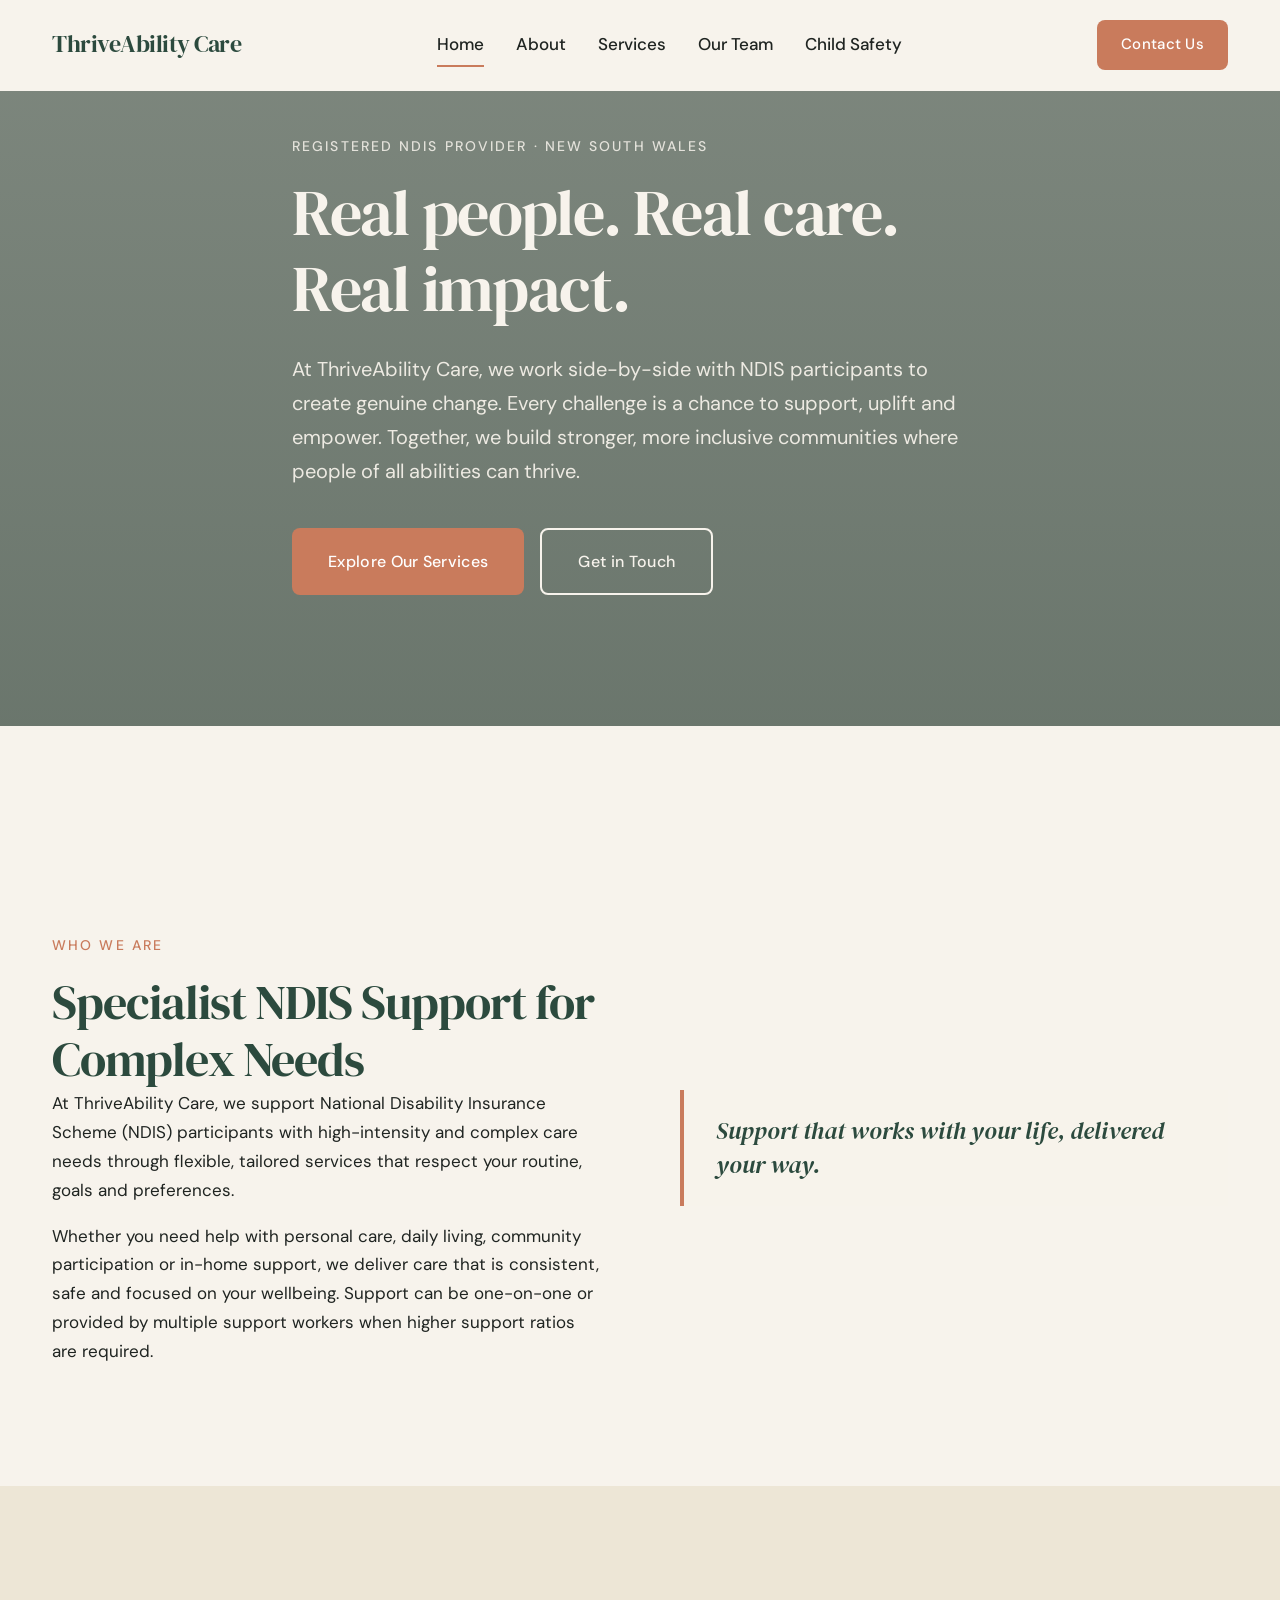
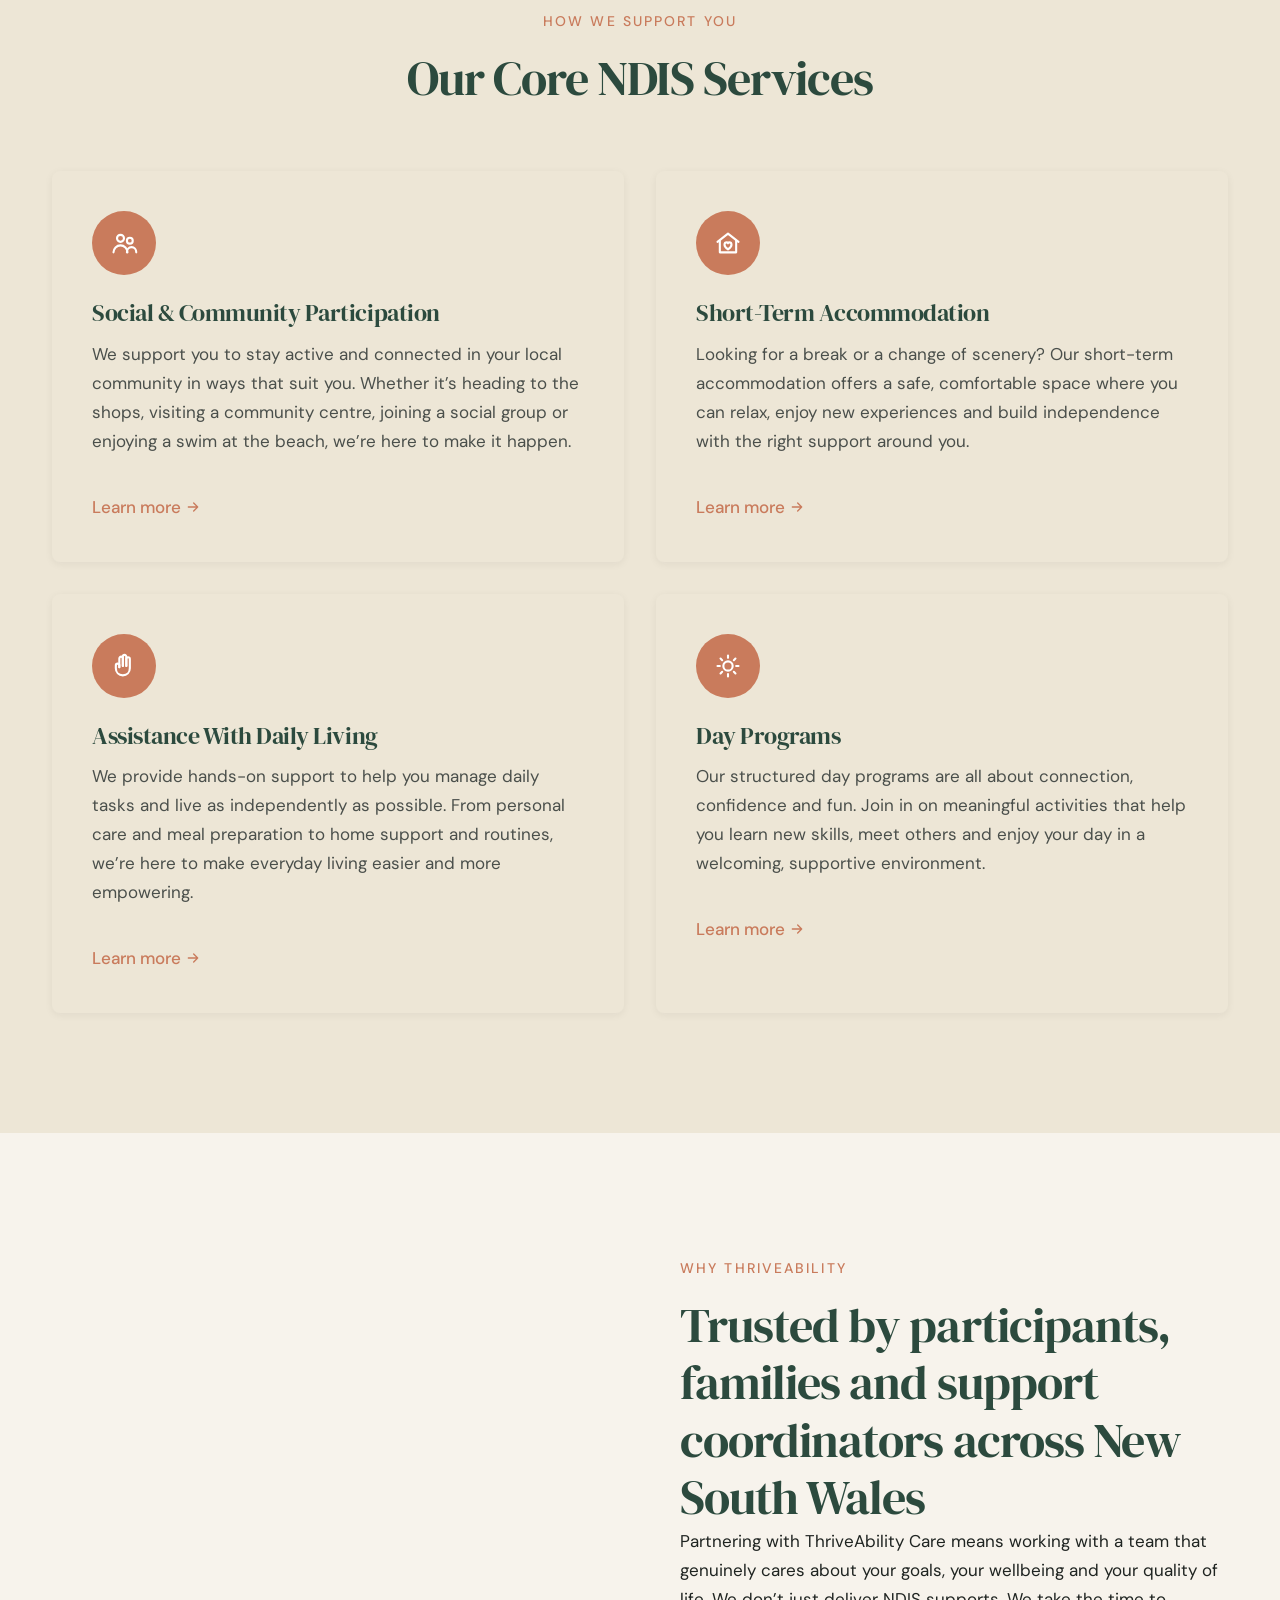
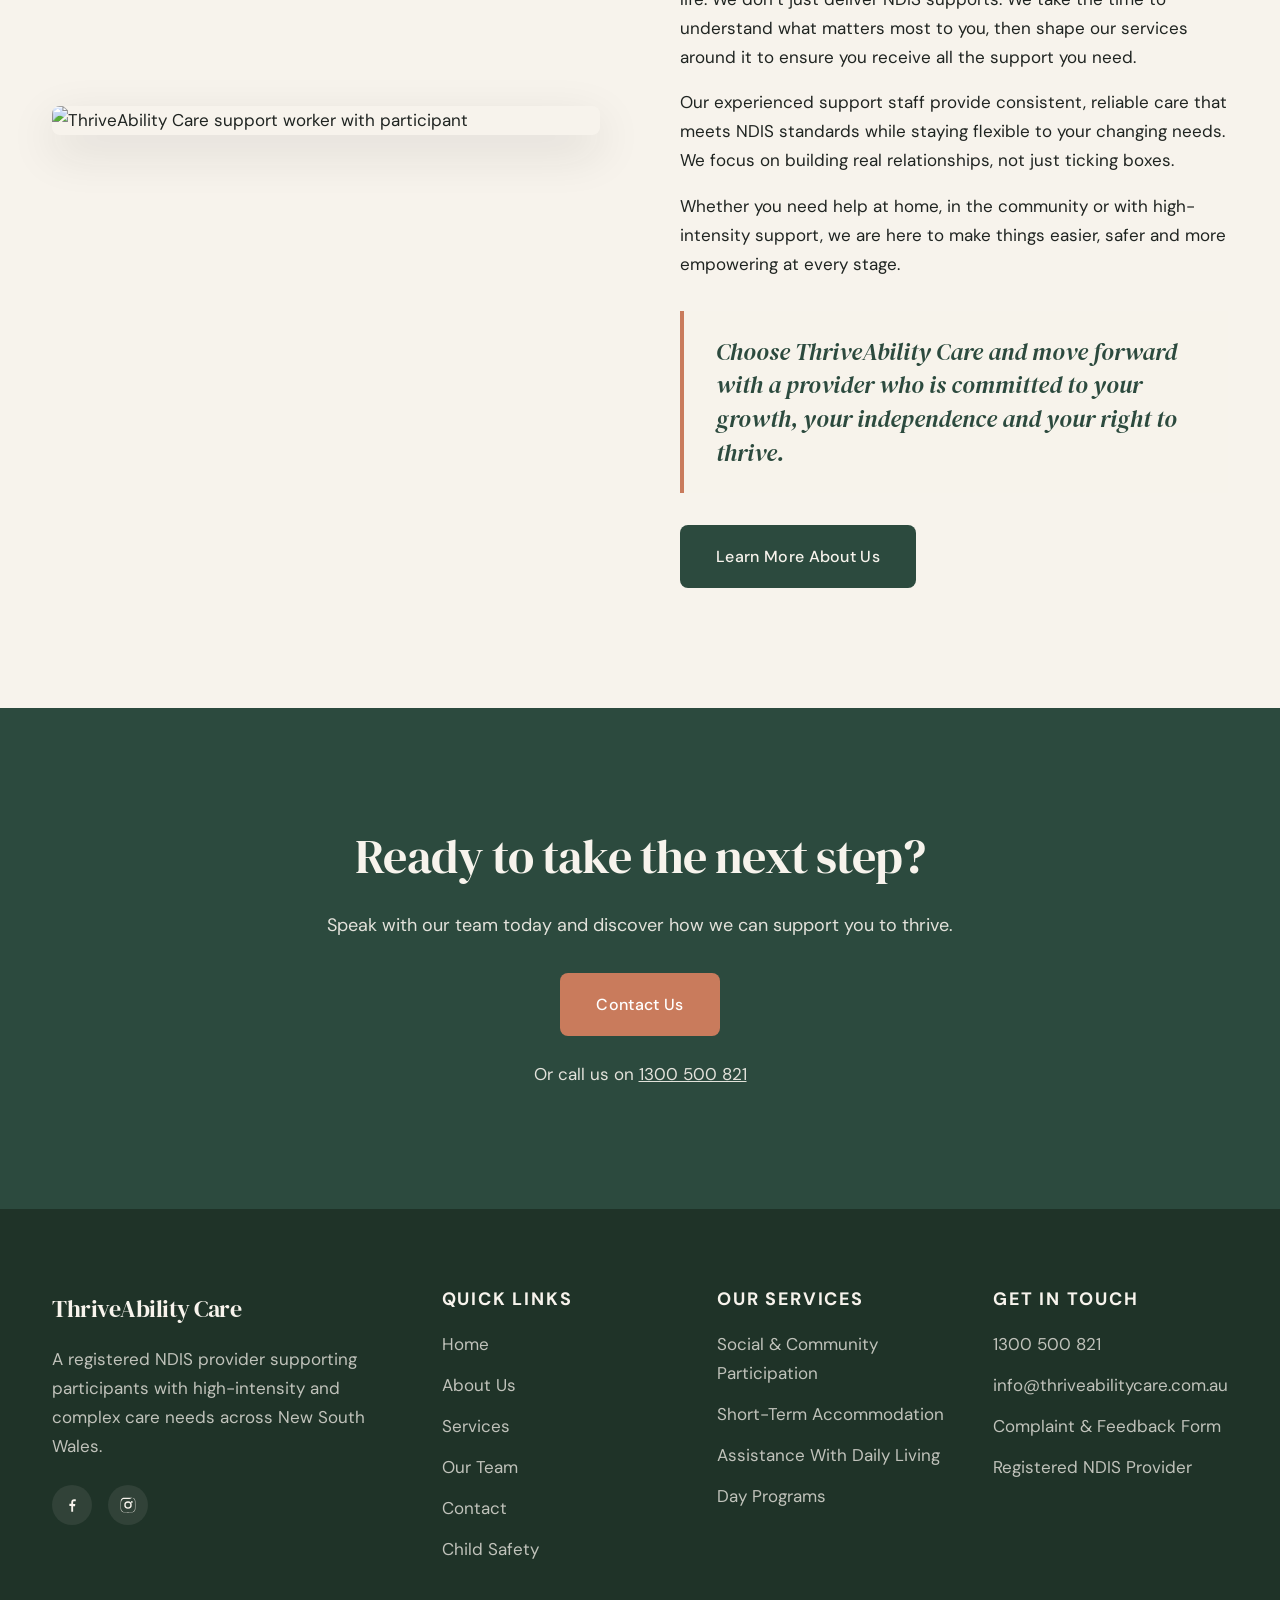
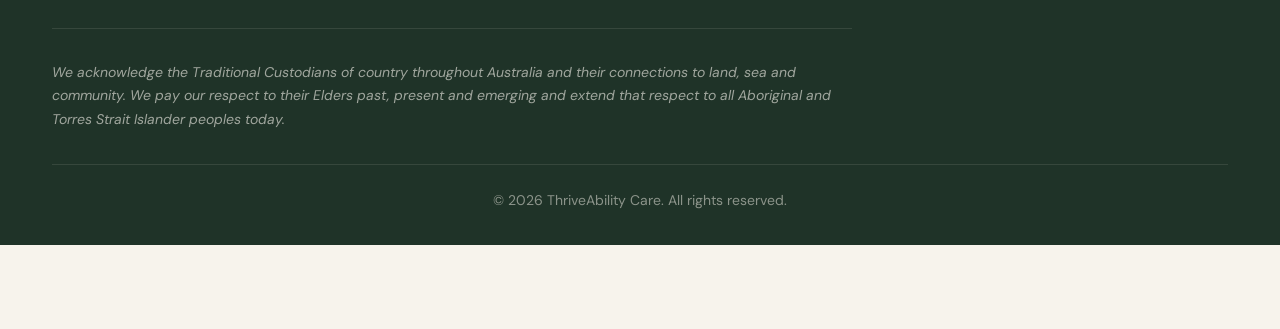
==== index.html @ 01ad46e1 "Initial build: ThriveAbility Care — 10 pages, T6 template adapted with forest/cream/terracotta brand" ====
<!DOCTYPE html>
<html lang="en-AU">
<head>
  <meta charset="UTF-8">
  <meta name="viewport" content="width=device-width, initial-scale=1.0">
  <title>NDIS Support You Can Trust | ThriveAbility Care</title>
  <meta name="description" content="ThriveAbility Care delivers personalised, high-intensity NDIS support across New South Wales. Real people. Real care. Real impact.">
  <meta property="og:type" content="website">
  <meta property="og:title" content="NDIS Support You Can Trust | ThriveAbility Care">
  <meta property="og:description" content="ThriveAbility Care delivers personalised, high-intensity NDIS support across New South Wales. Real people. Real care. Real impact.">
  <meta property="og:url" content="https://thriveabilitycare.com.au/">
  <meta property="og:image" content="https://thriveabilitycare.com.au/assets/images/og-default.jpg">
  <meta property="og:locale" content="en_AU">
  <link rel="icon" href="assets/images/favicon.png">
  <link rel="preconnect" href="https://fonts.googleapis.com">
  <link rel="preconnect" href="https://fonts.gstatic.com" crossorigin>
  <link rel="stylesheet" href="https://cdnjs.cloudflare.com/ajax/libs/aos/2.3.4/aos.css">
  <link rel="stylesheet" href="assets/css/styles.css">
  <script type="application/ld+json">
  {
    "@context": "https://schema.org",
    "@type": "LocalBusiness",
    "@id": "https://thriveabilitycare.com.au/#organization",
    "name": "ThriveAbility Care",
    "url": "https://thriveabilitycare.com.au/",
    "telephone": "+61-1300-500-821",
    "areaServed": "New South Wales",
    "description": "Registered NDIS provider supporting participants with high-intensity and complex care needs.",
    "sameAs": [
      "https://www.facebook.com/people/Thriveability-Care/61562972408014/",
      "https://www.instagram.com/thriveabilitycare.au"
    ]
  }
  </script>
</head>
<body>
<a class="skip-link" href="#main">Skip to content</a>
<header class="site-header" id="site-header">
  <div class="container header-inner">
    <a href="index.html" class="header-logo">ThriveAbility Care</a>
    <nav class="nav-links" aria-label="Primary">
      <a href="index.html" aria-current="page">Home</a>
      <a href="about.html">About</a>
      <a href="services.html">Services</a>
      <a href="our-team.html">Our Team</a>
      <a href="child-safety.html">Child Safety</a>
    </nav>
    <a href="contact.html" class="btn btn-accent nav-cta">Contact Us</a>
    <button class="nav-toggle" aria-label="Open menu" aria-expanded="false">
      <span></span><span></span><span></span>
    </button>
  </div>
  <nav class="mobile-nav" aria-label="Mobile">
    <a href="index.html" aria-current="page">Home</a>
    <a href="about.html">About</a>
    <a href="services.html">Services</a>
    <a href="our-team.html">Our Team</a>
    <a href="child-safety.html">Child Safety</a>
    <a href="contact.html" class="btn btn-accent">Contact Us</a>
  </nav>
</header>

<section class="hero">
  <div class="hero-bg" style="background-image: url('https://images.unsplash.com/photo-1559839734-2b71ea197ec2?w=1920&q=80');"></div>
  <div class="hero-overlay"></div>
  <div class="container hero-content" data-aos="fade-up">
    <span class="eyebrow">Registered NDIS Provider &middot; New South Wales</span>
    <h1>Real people. Real care. Real impact.</h1>
    <p class="lead">At ThriveAbility Care, we work side-by-side with NDIS participants to create genuine change. Every challenge is a chance to support, uplift and empower. Together, we build stronger, more inclusive communities where people of all abilities can thrive.</p>
    <div class="hero-actions">
      <a href="services.html" class="btn btn-accent">Explore Our Services</a>
      <a href="contact.html" class="btn btn-secondary-on-dark">Get in Touch</a>
    </div>
  </div>
</section>

<main id="main">
  <section class="section">
    <div class="container">
      <div class="split">
        <div class="split-content" data-aos="fade-up">
          <span class="eyebrow">Who We Are</span>
          <h2>Specialist NDIS Support for Complex Needs</h2>
          <p>At ThriveAbility Care, we support National Disability Insurance Scheme (NDIS) participants with high-intensity and complex care needs through flexible, tailored services that respect your routine, goals and preferences.</p>
          <p>Whether you need help with personal care, daily living, community participation or in-home support, we deliver care that is consistent, safe and focused on your wellbeing. Support can be one-on-one or provided by multiple support workers when higher support ratios are required.</p>
        </div>
        <div data-aos="fade-up" data-aos-delay="100">
          <blockquote class="pull-quote">Support that works with your life, delivered your way.</blockquote>
        </div>
      </div>
    </div>
  </section>

  <section class="section section-cream-dark">
    <div class="container">
      <div class="section-header" data-aos="fade-up">
        <span class="eyebrow">How We Support You</span>
        <h2>Our Core NDIS Services</h2>
      </div>
      <div class="grid-2">
        <article class="card" data-aos="fade-up">
          <div class="card-icon" aria-hidden="true">
            <svg viewBox="0 0 24 24" fill="none" stroke="currentColor" stroke-width="1.8" stroke-linecap="round" stroke-linejoin="round"><circle cx="9" cy="8" r="3"/><circle cx="17" cy="10" r="2.5"/><path d="M3 20c0-3.3 2.7-6 6-6s6 2.7 6 6"/><path d="M14.5 20c0-2.5 1.6-4.5 4-4.5s4 2 4 4.5"/></svg>
          </div>
          <h3>Social &amp; Community Participation</h3>
          <p>We support you to stay active and connected in your local community in ways that suit you. Whether it&rsquo;s heading to the shops, visiting a community centre, joining a social group or enjoying a swim at the beach, we&rsquo;re here to make it happen.</p>
          <a href="services/social-community-participation.html" class="text-link">Learn more <svg viewBox="0 0 24 24" fill="none" stroke="currentColor" stroke-width="2" stroke-linecap="round" stroke-linejoin="round" width="16" height="16" aria-hidden="true"><path d="M5 12h14M13 6l6 6-6 6"/></svg></a>
        </article>
        <article class="card" data-aos="fade-up" data-aos-delay="100">
          <div class="card-icon" aria-hidden="true">
            <svg viewBox="0 0 24 24" fill="none" stroke="currentColor" stroke-width="1.8" stroke-linecap="round" stroke-linejoin="round"><path d="M3 11l9-7 9 7"/><path d="M5 10v10h14V10"/><path d="M12 17.5c-1.5-1-3-2.2-3-4 0-1.1.9-2 2-2 .6 0 1 .3 1 .8 0-.5.4-.8 1-.8 1.1 0 2 .9 2 2 0 1.8-1.5 3-3 4z"/></svg>
          </div>
          <h3>Short-Term Accommodation</h3>
          <p>Looking for a break or a change of scenery? Our short-term accommodation offers a safe, comfortable space where you can relax, enjoy new experiences and build independence with the right support around you.</p>
          <a href="services/short-term-accommodation.html" class="text-link">Learn more <svg viewBox="0 0 24 24" fill="none" stroke="currentColor" stroke-width="2" stroke-linecap="round" stroke-linejoin="round" width="16" height="16" aria-hidden="true"><path d="M5 12h14M13 6l6 6-6 6"/></svg></a>
        </article>
        <article class="card" data-aos="fade-up">
          <div class="card-icon" aria-hidden="true">
            <svg viewBox="0 0 24 24" fill="none" stroke="currentColor" stroke-width="1.8" stroke-linecap="round" stroke-linejoin="round"><path d="M8 13V5.5a1.5 1.5 0 1 1 3 0V12"/><path d="M11 12V4a1.5 1.5 0 1 1 3 0v8"/><path d="M14 12V6a1.5 1.5 0 1 1 3 0v8c0 3.5-2.5 6-6 6s-6-2.5-6-6v-2.5a1.5 1.5 0 1 1 3 0V13"/></svg>
          </div>
          <h3>Assistance With Daily Living</h3>
          <p>We provide hands-on support to help you manage daily tasks and live as independently as possible. From personal care and meal preparation to home support and routines, we&rsquo;re here to make everyday living easier and more empowering.</p>
          <a href="services/assistance-with-daily-living.html" class="text-link">Learn more <svg viewBox="0 0 24 24" fill="none" stroke="currentColor" stroke-width="2" stroke-linecap="round" stroke-linejoin="round" width="16" height="16" aria-hidden="true"><path d="M5 12h14M13 6l6 6-6 6"/></svg></a>
        </article>
        <article class="card" data-aos="fade-up" data-aos-delay="100">
          <div class="card-icon" aria-hidden="true">
            <svg viewBox="0 0 24 24" fill="none" stroke="currentColor" stroke-width="1.8" stroke-linecap="round" stroke-linejoin="round"><circle cx="12" cy="12" r="4"/><path d="M12 3v2M12 19v2M3 12h2M19 12h2M5.6 5.6l1.4 1.4M17 17l1.4 1.4M5.6 18.4 7 17M17 7l1.4-1.4"/></svg>
          </div>
          <h3>Day Programs</h3>
          <p>Our structured day programs are all about connection, confidence and fun. Join in on meaningful activities that help you learn new skills, meet others and enjoy your day in a welcoming, supportive environment.</p>
          <a href="services/day-programs.html" class="text-link">Learn more <svg viewBox="0 0 24 24" fill="none" stroke="currentColor" stroke-width="2" stroke-linecap="round" stroke-linejoin="round" width="16" height="16" aria-hidden="true"><path d="M5 12h14M13 6l6 6-6 6"/></svg></a>
        </article>
      </div>
    </div>
  </section>

  <section class="section">
    <div class="container">
      <div class="split">
        <div class="split-image" data-aos="fade-up">
          <img src="https://images.unsplash.com/photo-1576765608535-5f04d1e3f289?w=1200&q=80" alt="ThriveAbility Care support worker with participant">
        </div>
        <div class="split-content" data-aos="fade-up" data-aos-delay="100">
          <span class="eyebrow">Why ThriveAbility</span>
          <h2>Trusted by participants, families and support coordinators across New South Wales</h2>
          <p>Partnering with ThriveAbility Care means working with a team that genuinely cares about your goals, your wellbeing and your quality of life. We don&rsquo;t just deliver NDIS supports. We take the time to understand what matters most to you, then shape our services around it to ensure you receive all the support you need.</p>
          <p>Our experienced support staff provide consistent, reliable care that meets NDIS standards while staying flexible to your changing needs. We focus on building real relationships, not just ticking boxes.</p>
          <p>Whether you need help at home, in the community or with high-intensity support, we are here to make things easier, safer and more empowering at every stage.</p>
          <blockquote class="pull-quote">Choose ThriveAbility Care and move forward with a provider who is committed to your growth, your independence and your right to thrive.</blockquote>
          <a href="about.html" class="btn btn-primary">Learn More About Us</a>
        </div>
      </div>
    </div>
  </section>

  <section class="section section-forest">
    <div class="container">
      <div class="cta-band" data-aos="fade-up">
        <h2>Ready to take the next step?</h2>
        <p class="lead">Speak with our team today and discover how we can support you to thrive.</p>
        <div class="hero-actions">
          <a href="contact.html" class="btn btn-accent">Contact Us</a>
        </div>
        <p class="cta-band-phone">Or call us on <a href="tel:1300500821">1300 500 821</a></p>
      </div>
    </div>
  </section>
</main>

<footer class="site-footer">
  <div class="container">
    <div class="footer-grid">
      <div>
        <div class="header-logo" style="color: var(--cream); margin-bottom: 16px;">ThriveAbility Care</div>
        <p style="color: rgba(247,243,236,0.75); margin-bottom: 24px;">A registered NDIS provider supporting participants with high-intensity and complex care needs across New South Wales.</p>
        <div class="footer-social">
          <a href="https://www.facebook.com/people/Thriveability-Care/61562972408014/" aria-label="Facebook" target="_blank" rel="noopener">
            <svg viewBox="0 0 24 24" aria-hidden="true" focusable="false"><path d="M13.5 21v-7.5h2.5l.4-3h-2.9V8.6c0-.87.24-1.46 1.49-1.46H17V4.4c-.27-.04-1.18-.12-2.24-.12-2.22 0-3.74 1.36-3.74 3.85v2.27H8.5v3H11V21h2.5z"/></svg>
          </a>
          <a href="https://www.instagram.com/thriveabilitycare.au" aria-label="Instagram" target="_blank" rel="noopener">
            <svg viewBox="0 0 24 24" aria-hidden="true" focusable="false"><path d="M12 2.2c3.2 0 3.58.012 4.85.07 1.17.054 1.8.25 2.23.413.56.218.96.477 1.38.896.42.42.68.82.9 1.38.16.43.36 1.06.41 2.23.06 1.27.07 1.65.07 4.85s-.01 3.58-.07 4.85c-.05 1.17-.25 1.8-.41 2.23-.22.56-.48.96-.9 1.38-.42.42-.82.68-1.38.9-.43.16-1.06.36-2.23.41-1.27.06-1.65.07-4.85.07s-3.58-.01-4.85-.07c-1.17-.05-1.8-.25-2.23-.41-.56-.22-.96-.48-1.38-.9-.42-.42-.68-.82-.9-1.38-.16-.43-.36-1.06-.41-2.23C2.21 15.58 2.2 15.2 2.2 12s.01-3.58.07-4.85c.05-1.17.25-1.8.41-2.23.22-.56.48-.96.9-1.38.42-.42.82-.68 1.38-.9.43-.16 1.06-.36 2.23-.41C8.42 2.21 8.8 2.2 12 2.2zm0 1.8c-3.15 0-3.5.012-4.74.07-1.07.05-1.65.23-2.04.38-.51.2-.88.44-1.26.83-.39.39-.63.75-.83 1.26-.15.39-.33.97-.38 2.04C2.69 8.5 2.68 8.85 2.68 12s.01 3.5.07 4.74c.05 1.07.23 1.65.38 2.04.2.51.44.88.83 1.26.39.39.75.63 1.26.83.39.15.97.33 2.04.38 1.24.06 1.59.07 4.74.07s3.5-.01 4.74-.07c1.07-.05 1.65-.23 2.04-.38.51-.2.88-.44 1.26-.83.39-.39.63-.75.83-1.26.15-.39.33-.97.38-2.04.06-1.24.07-1.59.07-4.74s-.01-3.5-.07-4.74c-.05-1.07-.23-1.65-.38-2.04-.2-.51-.44-.88-.83-1.26-.39-.39-.75-.63-1.26-.83-.39-.15-.97-.33-2.04-.38C15.5 4.01 15.15 4 12 4zm0 3.06A4.94 4.94 0 1 1 12 17a4.94 4.94 0 0 1 0-9.94zm0 1.8A3.14 3.14 0 1 0 12 15.2a3.14 3.14 0 0 0 0-6.34zm5.14-2.04a1.15 1.15 0 1 1 0 2.3 1.15 1.15 0 0 1 0-2.3z"/></svg>
          </a>
        </div>
      </div>
      <div>
        <h4>Quick Links</h4>
        <div class="footer-links">
          <a href="index.html">Home</a>
          <a href="about.html">About Us</a>
          <a href="services.html">Services</a>
          <a href="our-team.html">Our Team</a>
          <a href="contact.html">Contact</a>
          <a href="child-safety.html">Child Safety</a>
        </div>
      </div>
      <div>
        <h4>Our Services</h4>
        <div class="footer-links">
          <a href="services/social-community-participation.html">Social &amp; Community Participation</a>
          <a href="services/short-term-accommodation.html">Short-Term Accommodation</a>
          <a href="services/assistance-with-daily-living.html">Assistance With Daily Living</a>
          <a href="services/day-programs.html">Day Programs</a>
        </div>
      </div>
      <div>
        <h4>Get in Touch</h4>
        <div class="footer-links">
          <a href="tel:1300500821">1300 500 821</a>
          <a href="mailto:info@thriveabilitycare.com.au">info@thriveabilitycare.com.au</a>
          <a href="https://forms.office.com/pages/responsepage.aspx?id=n4-PrlllwEKnbGANmt_8Kt59jUKs6k5BkU7mkLRravtUNDlNOFNISEhWV1hTRVdBOUNTNFI0RERWRi4u&route=shorturl" target="_blank" rel="noopener">Complaint &amp; Feedback Form</a>
          <a href="https://www.ndis.gov.au/" target="_blank" rel="noopener">Registered NDIS Provider</a>
        </div>
      </div>
    </div>
    <div class="footer-acknowledgement">
      We acknowledge the Traditional Custodians of country throughout Australia and their connections to land, sea and community. We pay our respect to their Elders past, present and emerging and extend that respect to all Aboriginal and Torres Strait Islander peoples today.
    </div>
    <div class="footer-bottom">
      &copy; 2026 ThriveAbility Care. All rights reserved.
    </div>
  </div>
</footer>

<script src="https://cdnjs.cloudflare.com/ajax/libs/aos/2.3.4/aos.js"></script>
<script src="assets/js/main.js"></script>
</body>
</html>
---- assets/css/styles.css ----
/* ============================================================
   ThriveAbility Care — master stylesheet
   Sections:
   1. Imports + reset
   2. Root variables
   3. Base typography
   4. Layout primitives
   5. Buttons
   6. Header
   7. Hero
   8. Cards
   9. Split sections
  10. Forms
  11. Footer
  12. Skip link + accessibility
  13. AOS overrides
   ============================================================ */

/* ---------- 1. Imports + reset ---------- */
@import url('https://fonts.googleapis.com/css2?family=DM+Sans:wght@400;500;700&family=DM+Serif+Display&display=swap');

*,
*::before,
*::after {
  box-sizing: border-box;
  margin: 0;
  padding: 0;
}

html {
  scroll-behavior: smooth;
}

img {
  max-width: 100%;
  height: auto;
  display: block;
}

a {
  text-decoration: none;
  color: inherit;
}

button {
  font-family: inherit;
  cursor: pointer;
  border: none;
  background: none;
}

ul {
  list-style: none;
}

/* ---------- 2. Root variables ---------- */
:root {
  --forest: #2C4A3E;
  --forest-dark: #1F3328;
  --cream: #F7F3EC;
  --cream-dark: #EDE6D6;
  --terracotta: #C97B5C;
  --terracotta-dark: #A85F44;
  --charcoal: #1F2421;
  --charcoal-light: #4A4F4B;
  --white: #FFFFFF;
  --shadow-sm: 0 2px 8px rgba(31, 36, 33, 0.06);
  --shadow-md: 0 8px 24px rgba(31, 36, 33, 0.08);
  --shadow-lg: 0 16px 48px rgba(31, 36, 33, 0.12);
  --transition: all 0.3s cubic-bezier(0.4, 0, 0.2, 1);
  --container: 1240px;
  --radius: 8px;
}

/* ---------- 3. Base typography ---------- */
body {
  font-family: 'DM Sans', system-ui, -apple-system, sans-serif;
  font-size: 17px;
  line-height: 1.7;
  color: var(--charcoal);
  background: var(--cream);
  -webkit-font-smoothing: antialiased;
  -moz-osx-font-smoothing: grayscale;
}

h1, h2, h3, h4 {
  font-family: 'DM Serif Display', Georgia, serif;
  font-weight: 400;
  line-height: 1.2;
  letter-spacing: -0.02em;
  color: var(--forest);
}

h1 { font-size: clamp(2.5rem, 5vw, 4.5rem); }
h2 { font-size: clamp(2rem, 4vw, 3rem); }
h3 { font-size: clamp(1.5rem, 2.5vw, 1.875rem); }
h4 { font-size: 1.25rem; }

p {
  margin-bottom: 1em;
}

p:last-child {
  margin-bottom: 0;
}

.eyebrow {
  color: var(--terracotta);
  text-transform: uppercase;
  letter-spacing: 0.15em;
  font-size: 0.875rem;
  font-weight: 500;
  font-family: 'DM Sans', sans-serif;
  display: inline-block;
  margin-bottom: 16px;
}

.lead {
  font-size: 1.125rem;
  color: var(--charcoal-light);
}

main {
  padding-top: 84px;
}

/* ---------- 4. Layout primitives ---------- */
.container {
  max-width: var(--container);
  margin: 0 auto;
  padding: 0 32px;
}

.section {
  padding: 120px 0;
}

.section-cream-dark {
  background: var(--cream-dark);
}

.section-forest {
  background: var(--forest);
  color: var(--cream);
}

.section-forest h1,
.section-forest h2,
.section-forest h3,
.section-forest h4 {
  color: var(--cream);
}

.section-forest .lead {
  color: rgba(247, 243, 236, 0.9);
}

.grid-2 {
  display: grid;
  grid-template-columns: repeat(2, 1fr);
  gap: 32px;
}

.grid-3 {
  display: grid;
  grid-template-columns: repeat(3, 1fr);
  gap: 32px;
}

.grid-4 {
  display: grid;
  grid-template-columns: repeat(4, 1fr);
  gap: 32px;
}

.section-header {
  max-width: 760px;
  margin: 0 auto 64px;
  text-align: center;
}

.section-header.section-header-left {
  margin-left: 0;
  text-align: left;
}

.section-header h2 {
  margin-bottom: 16px;
}

@media (max-width: 1024px) {
  .grid-4 { grid-template-columns: repeat(2, 1fr); }
}

@media (max-width: 768px) {
  .container { padding: 0 24px; }
  .section { padding: 80px 0; }
  .grid-2, .grid-3, .grid-4 { grid-template-columns: 1fr; }
}

/* ---------- 5. Buttons ---------- */
.btn {
  padding: 18px 36px;
  border-radius: var(--radius);
  font-weight: 500;
  font-size: 1rem;
  letter-spacing: 0.02em;
  transition: var(--transition);
  display: inline-flex;
  align-items: center;
  justify-content: center;
  gap: 8px;
}

.btn-primary {
  background: var(--forest);
  color: var(--cream);
}

.btn-primary:hover {
  background: var(--forest-dark);
  transform: translateY(-2px);
  box-shadow: var(--shadow-md);
}

.btn-secondary {
  background: transparent;
  border: 2px solid var(--forest);
  color: var(--forest);
}

.btn-secondary:hover {
  background: var(--forest);
  color: var(--cream);
}

.btn-accent {
  background: var(--terracotta);
  color: var(--white);
}

.btn-accent:hover {
  background: var(--terracotta-dark);
  transform: translateY(-2px);
  box-shadow: var(--shadow-md);
}

.btn-on-dark {
  background: var(--terracotta);
  color: var(--white);
}

.btn-on-dark:hover {
  background: var(--terracotta-dark);
  transform: translateY(-2px);
  box-shadow: var(--shadow-md);
}

.btn-secondary-on-dark {
  background: transparent;
  border: 2px solid var(--cream);
  color: var(--cream);
}

.btn-secondary-on-dark:hover {
  background: var(--cream);
  color: var(--forest);
}

.text-link {
  color: var(--terracotta);
  font-weight: 500;
  display: inline-flex;
  align-items: center;
  gap: 4px;
  transition: var(--transition);
}

.text-link:hover {
  color: var(--terracotta-dark);
  gap: 8px;
}

/* ---------- 6. Header ---------- */
.site-header {
  position: fixed;
  top: 0;
  left: 0;
  right: 0;
  z-index: 1000;
  background: var(--cream);
  padding: 20px 0;
  transition: var(--transition);
  border-bottom: 1px solid transparent;
}

.site-header.scrolled {
  box-shadow: var(--shadow-sm);
  border-bottom: 1px solid rgba(31, 36, 33, 0.06);
}

.header-inner {
  display: flex;
  align-items: center;
  justify-content: space-between;
  gap: 24px;
}

.header-logo {
  font-family: 'DM Serif Display', Georgia, serif;
  font-size: 1.5rem;
  color: var(--forest);
  letter-spacing: -0.02em;
}

.nav-links {
  display: flex;
  gap: 32px;
}

.nav-links a {
  color: var(--charcoal);
  font-weight: 500;
  position: relative;
  padding: 8px 0;
  transition: var(--transition);
}

.nav-links a::after {
  content: '';
  position: absolute;
  bottom: 0;
  left: 0;
  width: 0;
  height: 2px;
  background: var(--terracotta);
  transition: var(--transition);
}

.nav-links a:hover::after,
.nav-links a.active::after,
.nav-links a[aria-current="page"]::after {
  width: 100%;
}

.nav-cta {
  padding: 12px 24px;
  font-size: 0.9375rem;
}

.nav-toggle {
  display: none;
  width: 40px;
  height: 40px;
  position: relative;
  z-index: 1001;
}

.nav-toggle span {
  display: block;
  width: 24px;
  height: 2px;
  background: var(--forest);
  margin: 5px auto;
  transition: var(--transition);
  border-radius: 1px;
}

.nav-toggle.open span:nth-child(1) {
  transform: translateY(7px) rotate(45deg);
}

.nav-toggle.open span:nth-child(2) {
  opacity: 0;
}

.nav-toggle.open span:nth-child(3) {
  transform: translateY(-7px) rotate(-45deg);
}

.mobile-nav {
  position: fixed;
  top: 0;
  right: -100%;
  width: min(85vw, 380px);
  height: 100vh;
  background: var(--cream);
  padding: 100px 32px 32px;
  transition: var(--transition);
  z-index: 999;
  box-shadow: var(--shadow-lg);
  display: flex;
  flex-direction: column;
  gap: 24px;
}

.mobile-nav.open {
  right: 0;
}

.mobile-nav a {
  color: var(--charcoal);
  font-weight: 500;
  font-size: 1.125rem;
  padding: 8px 0;
  border-bottom: 1px solid rgba(31, 36, 33, 0.08);
}

.mobile-nav a.btn {
  border: none;
  margin-top: 16px;
}

body.nav-open {
  overflow: hidden;
}

@media (max-width: 900px) {
  .nav-links { display: none; }
  .nav-cta { display: none; }
  .nav-toggle { display: block; }
}

/* ---------- 7. Hero ---------- */
.hero {
  position: relative;
  min-height: 90vh;
  display: flex;
  align-items: center;
  color: var(--cream);
  overflow: hidden;
  margin-top: -84px;
  padding-top: 84px;
}

.hero.hero-inner {
  min-height: 60vh;
}

.hero.hero-compact {
  min-height: 50vh;
}

.hero-bg {
  position: absolute;
  inset: 0;
  background-size: cover;
  background-position: center;
  z-index: 0;
}

.hero-overlay {
  position: absolute;
  inset: 0;
  z-index: 1;
  background:
    linear-gradient(180deg, rgba(31, 51, 40, 0.55) 0%, rgba(31, 51, 40, 0.65) 100%),
    radial-gradient(circle at 20% 80%, rgba(247, 243, 236, 0.15) 0%, transparent 50%);
}

.hero-content {
  position: relative;
  z-index: 2;
  max-width: 760px;
}

.hero h1 {
  color: var(--cream);
  margin-bottom: 24px;
}

.hero .eyebrow {
  color: var(--cream);
  opacity: 0.85;
}

.hero .lead {
  color: rgba(247, 243, 236, 0.92);
  font-size: 1.25rem;
  margin-bottom: 40px;
}

.hero-actions {
  display: flex;
  gap: 16px;
  flex-wrap: wrap;
}

/* ---------- 8. Cards ---------- */
.card {
  background: var(--cream-dark);
  border-radius: var(--radius);
  padding: 40px;
  transition: var(--transition);
  height: 100%;
  box-shadow: var(--shadow-sm);
  display: flex;
  flex-direction: column;
}

.card:hover {
  transform: translateY(-4px);
  box-shadow: var(--shadow-md);
  background: var(--white);
}

.card-icon {
  width: 64px;
  height: 64px;
  border-radius: 50%;
  background: var(--terracotta);
  color: var(--white);
  display: flex;
  align-items: center;
  justify-content: center;
  margin-bottom: 24px;
  flex-shrink: 0;
}

.card-icon svg {
  width: 28px;
  height: 28px;
}

.card h3 {
  margin-bottom: 12px;
  font-size: 1.5rem;
}

.card p {
  color: var(--charcoal-light);
}

.card .text-link {
  margin-top: 20px;
  align-self: flex-start;
}

.card-list {
  margin-top: 16px;
  display: flex;
  flex-direction: column;
  gap: 8px;
}

.card-list li {
  padding-left: 24px;
  position: relative;
  color: var(--charcoal-light);
}

.card-list li::before {
  content: '';
  position: absolute;
  left: 0;
  top: 12px;
  width: 12px;
  height: 2px;
  background: var(--terracotta);
}

.card-mini {
  background: var(--cream-dark);
  border-radius: var(--radius);
  padding: 32px;
  text-align: center;
  transition: var(--transition);
  box-shadow: var(--shadow-sm);
  height: 100%;
  display: flex;
  flex-direction: column;
  align-items: center;
  gap: 16px;
}

.card-mini:hover {
  transform: translateY(-4px);
  box-shadow: var(--shadow-md);
  background: var(--white);
}

.card-mini .card-icon {
  margin-bottom: 0;
}

.card-mini p {
  color: var(--charcoal);
  font-weight: 500;
}

/* ---------- 9. Split sections ---------- */
.split {
  display: grid;
  grid-template-columns: 1fr 1fr;
  gap: 80px;
  align-items: center;
}

.split + .split {
  margin-top: 120px;
}

.split.split-reverse .split-image {
  order: 2;
}

.split-image img {
  border-radius: var(--radius);
  box-shadow: var(--shadow-lg);
  width: 100%;
  height: auto;
}

.split-content h3 {
  margin-bottom: 16px;
}

.split-subhead {
  color: var(--terracotta);
  font-style: italic;
  font-weight: 500;
  font-size: 1.0625rem;
  margin-bottom: 16px;
  display: block;
}

@media (max-width: 900px) {
  .split {
    grid-template-columns: 1fr;
    gap: 48px;
  }
  .split.split-reverse .split-image {
    order: 0;
  }
  .split + .split {
    margin-top: 80px;
  }
}

/* ---------- 10. Forms ---------- */
.form-group {
  margin-bottom: 24px;
}

.form-row {
  display: grid;
  grid-template-columns: 1fr 1fr;
  gap: 16px;
  margin-bottom: 24px;
}

label {
  display: block;
  margin-bottom: 8px;
  font-weight: 500;
  color: var(--charcoal);
  font-size: 0.9375rem;
}

.visually-hidden {
  clip-path: inset(50%);
  height: 1px;
  width: 1px;
  overflow: hidden;
  position: absolute;
  white-space: nowrap;
}

input, textarea {
  width: 100%;
  padding: 14px 16px;
  border: 1px solid rgba(31, 36, 33, 0.15);
  border-radius: var(--radius);
  font-family: inherit;
  font-size: 1rem;
  background: var(--white);
  color: var(--charcoal);
  transition: var(--transition);
}

input:focus, textarea:focus {
  outline: none;
  border-color: var(--terracotta);
  box-shadow: 0 0 0 3px rgba(201, 123, 92, 0.15);
}

textarea {
  min-height: 140px;
  resize: vertical;
}

.form-submit {
  width: 100%;
  justify-content: center;
}

.form-success {
  padding: 16px;
  background: rgba(44, 74, 62, 0.08);
  border-left: 3px solid var(--forest);
  border-radius: var(--radius);
  color: var(--forest);
  display: none;
  margin-top: 24px;
}

.form-success.visible {
  display: block;
}

.form-error {
  padding: 16px;
  background: rgba(168, 95, 68, 0.08);
  border-left: 3px solid var(--terracotta-dark);
  border-radius: var(--radius);
  color: var(--terracotta-dark);
  display: none;
  margin-top: 24px;
}

.form-error.visible {
  display: block;
}

button[disabled] {
  opacity: 0.6;
  cursor: not-allowed;
}

@media (max-width: 600px) {
  .form-row { grid-template-columns: 1fr; }
}

/* ---------- 11. Footer ---------- */
.site-footer {
  background: var(--forest-dark);
  color: var(--cream);
  padding: 80px 0 32px;
}

.site-footer p {
  color: rgba(247, 243, 236, 0.75);
}

.footer-grid {
  display: grid;
  grid-template-columns: 1.5fr 1fr 1fr 1fr;
  gap: 48px;
}

.site-footer h4 {
  color: var(--cream);
  margin-bottom: 20px;
  font-size: 1.125rem;
  font-family: 'DM Sans', sans-serif;
  font-weight: 700;
  text-transform: uppercase;
  letter-spacing: 0.1em;
}

.footer-links {
  display: flex;
  flex-direction: column;
  gap: 12px;
}

.footer-links a {
  color: rgba(247, 243, 236, 0.75);
  transition: var(--transition);
}

.footer-links a:hover {
  color: var(--terracotta);
}

.footer-social {
  display: flex;
  gap: 16px;
  margin-top: 20px;
}

.footer-social a {
  width: 40px;
  height: 40px;
  border-radius: 50%;
  background: rgba(247, 243, 236, 0.08);
  display: flex;
  align-items: center;
  justify-content: center;
  transition: var(--transition);
  color: var(--cream);
}

.footer-social a svg {
  width: 18px;
  height: 18px;
  fill: currentColor;
}

.footer-social a:hover {
  background: var(--terracotta);
  transform: translateY(-2px);
}

.footer-acknowledgement {
  margin-top: 64px;
  padding-top: 32px;
  border-top: 1px solid rgba(247, 243, 236, 0.1);
  font-size: 0.875rem;
  color: rgba(247, 243, 236, 0.6);
  font-style: italic;
  max-width: 800px;
}

.footer-bottom {
  margin-top: 32px;
  padding-top: 24px;
  border-top: 1px solid rgba(247, 243, 236, 0.1);
  text-align: center;
  font-size: 0.875rem;
  color: rgba(247, 243, 236, 0.5);
}

@media (max-width: 768px) {
  .footer-grid { grid-template-columns: 1fr; gap: 40px; }
}

/* ---------- 12. Skip link + accessibility ---------- */
.skip-link {
  position: absolute;
  left: -9999px;
  top: 0;
}

.skip-link:focus {
  left: 16px;
  top: 16px;
  z-index: 9999;
  background: var(--forest);
  color: var(--cream);
  padding: 12px 20px;
  border-radius: var(--radius);
}

/* ---------- 13. AOS overrides ---------- */
[data-aos] {
  transition-property: transform, opacity;
}

/* ---------- Reusable patterns referenced in pages ---------- */

/* Pull quote — used on home, services, etc. */
.pull-quote {
  border-left: 4px solid var(--terracotta);
  padding: 24px 32px;
  margin: 32px 0;
  font-family: 'DM Serif Display', Georgia, serif;
  font-size: 1.5rem;
  color: var(--forest);
  font-style: italic;
  line-height: 1.4;
  background: rgba(247, 243, 236, 0.5);
}

.section-cream-dark .pull-quote {
  background: var(--white);
}

/* Tick list — bullet list with terracotta SVG checkmark */
.tick-list {
  display: flex;
  flex-direction: column;
  gap: 14px;
  margin: 24px 0;
  text-align: left;
}

.tick-list li {
  display: flex;
  align-items: flex-start;
  gap: 14px;
  color: var(--charcoal);
  line-height: 1.6;
}

.tick-list li svg {
  flex-shrink: 0;
  width: 22px;
  height: 22px;
  color: var(--terracotta);
  margin-top: 4px;
}

/* Two-column bullet list (for "Why It Matters" patterns) */
.col-bullets {
  display: grid;
  grid-template-columns: 1fr 1fr;
  gap: 16px 32px;
  margin: 24px 0;
  list-style: none;
  padding: 0;
}

.col-bullets li {
  padding-left: 24px;
  position: relative;
  color: var(--charcoal);
  line-height: 1.6;
}

.col-bullets li::before {
  content: '';
  position: absolute;
  left: 0;
  top: 12px;
  width: 12px;
  height: 2px;
  background: var(--terracotta);
}

@media (max-width: 600px) {
  .col-bullets { grid-template-columns: 1fr; }
}

/* Centered prose block (for "Why It Matters" boxes etc.) */
.prose-center {
  max-width: 800px;
  margin: 0 auto;
  text-align: center;
}

.prose-center .eyebrow {
  margin-bottom: 16px;
}

.prose-center h2 {
  margin-bottom: 24px;
}

.prose-narrow {
  max-width: 720px;
  margin: 0 auto;
}

/* Highlight block — used on STA "Peace of mind" */
.highlight-block {
  max-width: 800px;
  margin: 0 auto;
  background: var(--cream-dark);
  border-left: 4px solid var(--terracotta);
  padding: 32px;
  border-radius: var(--radius);
}

.section-cream-dark .highlight-block {
  background: var(--white);
}

.highlight-block h3 {
  margin-bottom: 16px;
}

/* CTA band */
.cta-band {
  text-align: center;
  max-width: 720px;
  margin: 0 auto;
}

.cta-band h2 {
  color: var(--cream);
  margin-bottom: 24px;
}

.cta-band .lead {
  margin-bottom: 32px;
}

.cta-band .hero-actions {
  justify-content: center;
}

.cta-band-phone {
  margin-top: 24px;
  color: rgba(247, 243, 236, 0.9);
  font-size: 1.0625rem;
}

.cta-band-phone a {
  text-decoration: underline;
  color: inherit;
}

/* Team cards (our-team page) */
.team-card {
  background: var(--white);
  border-radius: var(--radius);
  overflow: hidden;
  box-shadow: var(--shadow-sm);
  transition: var(--transition);
  display: flex;
  flex-direction: column;
}

.team-card:hover {
  transform: translateY(-4px);
  box-shadow: var(--shadow-md);
}

.team-image {
  aspect-ratio: 1 / 1;
  background: var(--forest);
  display: flex;
  align-items: center;
  justify-content: center;
  color: var(--cream);
}

.team-image svg {
  width: 50%;
  height: 50%;
  opacity: 0.6;
}

.team-body {
  padding: 24px;
}

.team-body h3 {
  margin-bottom: 4px;
  font-size: 1.5rem;
}

.team-role {
  color: var(--terracotta);
  text-transform: uppercase;
  letter-spacing: 0.12em;
  font-size: 0.8125rem;
  font-weight: 500;
}

/* Contact info card (contact page) */
.contact-info {
  margin-top: 40px;
  background: var(--cream-dark);
  padding: 32px;
  border-radius: var(--radius);
}

.contact-info h4 {
  font-family: 'DM Sans', sans-serif;
  font-weight: 700;
  text-transform: uppercase;
  letter-spacing: 0.1em;
  color: var(--forest);
  font-size: 1rem;
  margin-bottom: 24px;
}

.contact-info-row {
  display: flex;
  align-items: flex-start;
  gap: 16px;
  margin-bottom: 18px;
}

.contact-info-row:last-of-type {
  margin-bottom: 0;
}

.contact-info-icon {
  width: 40px;
  height: 40px;
  border-radius: 50%;
  background: var(--terracotta);
  color: var(--white);
  display: flex;
  align-items: center;
  justify-content: center;
  flex-shrink: 0;
}

.contact-info-icon svg {
  width: 18px;
  height: 18px;
}

.contact-info-label {
  font-weight: 500;
  color: var(--charcoal);
  display: block;
  font-size: 0.875rem;
  text-transform: uppercase;
  letter-spacing: 0.08em;
  margin-bottom: 2px;
}

.contact-info-value a {
  color: var(--forest);
  font-weight: 500;
}

.contact-info-value a:hover {
  color: var(--terracotta);
}

.contact-info-note {
  margin-top: 24px;
  font-size: 0.875rem;
  font-style: italic;
  color: var(--charcoal-light);
}

.contact-form-card {
  background: var(--cream-dark);
  padding: 40px;
  border-radius: var(--radius);
  box-shadow: var(--shadow-md);
}

.contact-form-card h3 {
  margin-bottom: 24px;
}

.contact-form-card input,
.contact-form-card textarea {
  background: var(--white);
}

.contact-split {
  display: grid;
  grid-template-columns: 1.1fr 1fr;
  gap: 64px;
  align-items: start;
}

@media (max-width: 900px) {
  .contact-split { grid-template-columns: 1fr; gap: 48px; }
}

.privacy-note {
  margin-top: 16px;
  font-size: 0.875rem;
  color: var(--charcoal-light);
}

/* Policy download card (child-safety page) */
.policy-list {
  display: flex;
  flex-direction: column;
  gap: 16px;
  margin-top: 32px;
}

.policy-card {
  background: var(--white);
  padding: 24px;
  border-radius: var(--radius);
  border-left: 4px solid var(--terracotta);
  display: flex;
  justify-content: space-between;
  align-items: center;
  gap: 16px;
  transition: var(--transition);
  box-shadow: var(--shadow-sm);
}

.policy-card:hover {
  transform: translateY(-2px);
  box-shadow: var(--shadow-md);
}

.policy-card-left {
  display: flex;
  align-items: center;
  gap: 16px;
  color: var(--forest);
  font-weight: 500;
}

.policy-card-left svg {
  width: 24px;
  height: 24px;
  color: var(--terracotta);
  flex-shrink: 0;
}

.policy-card-download svg {
  width: 22px;
  height: 22px;
  color: var(--forest);
}
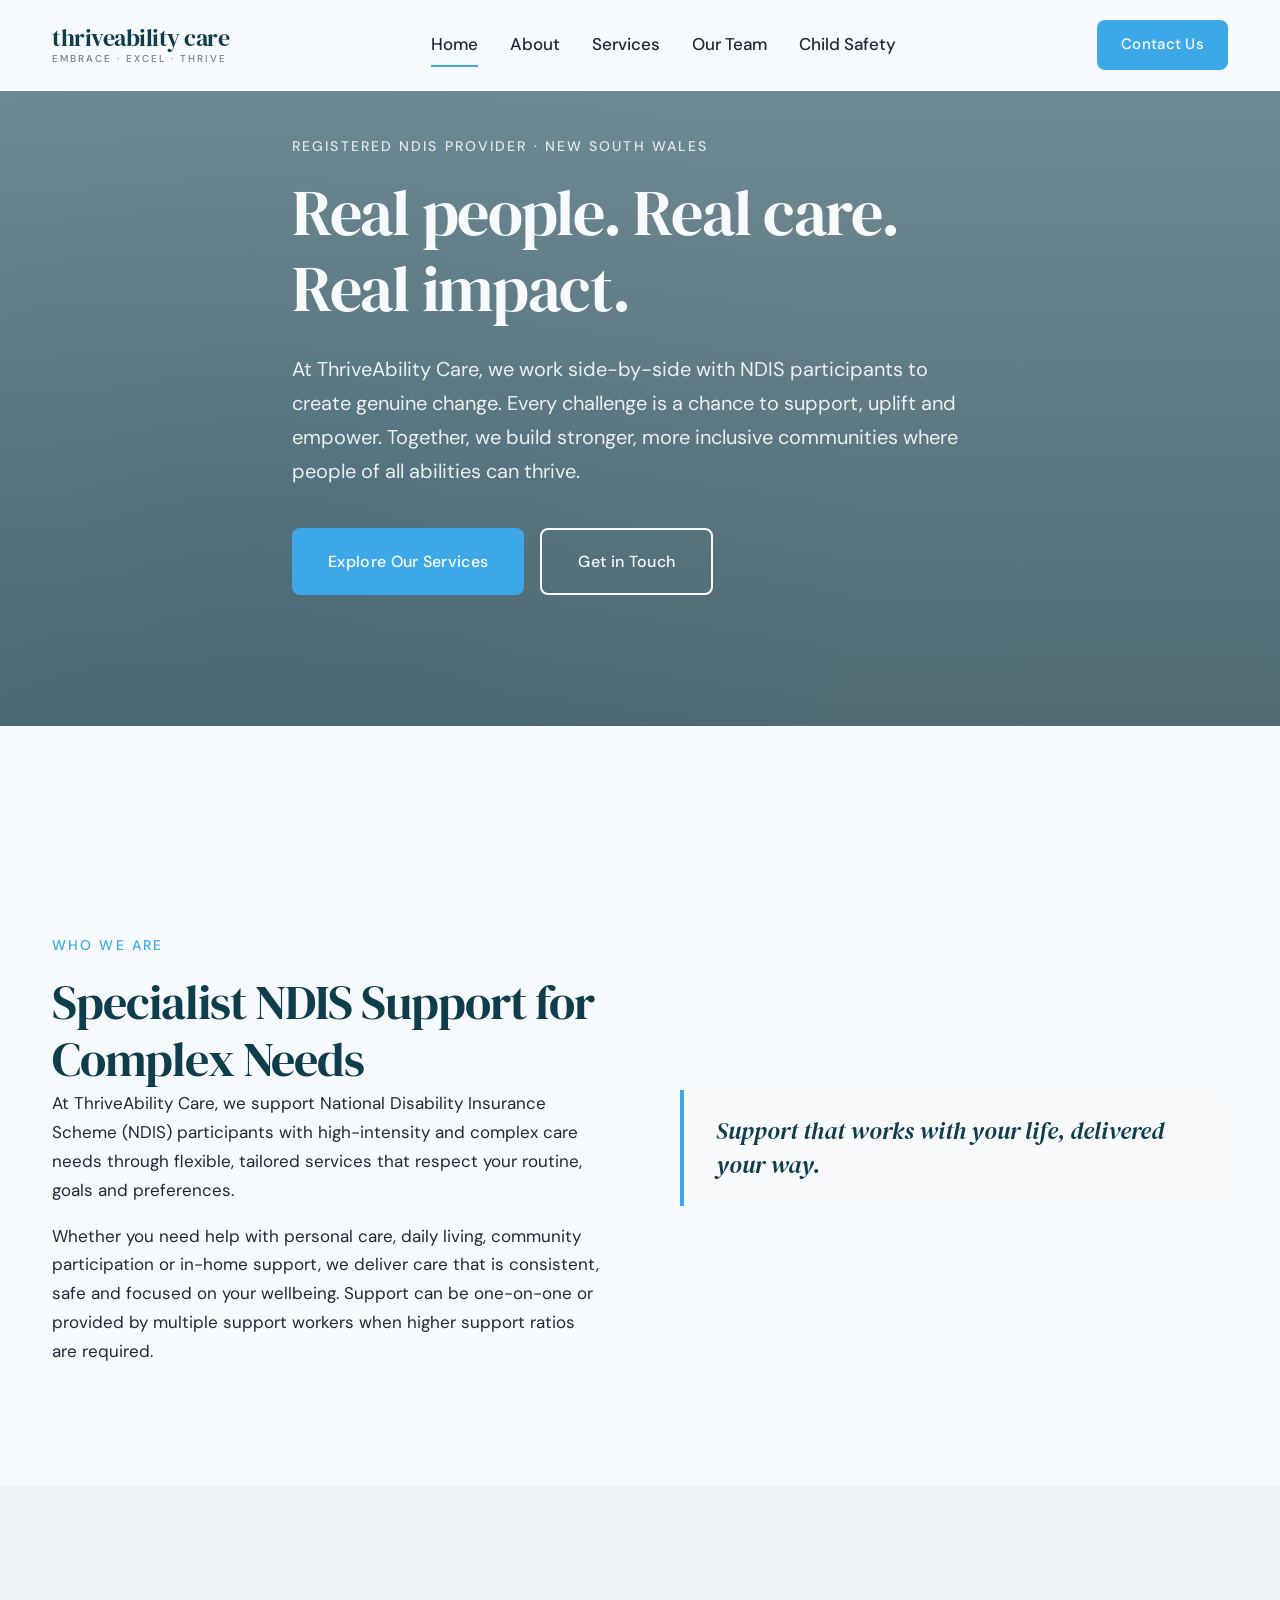
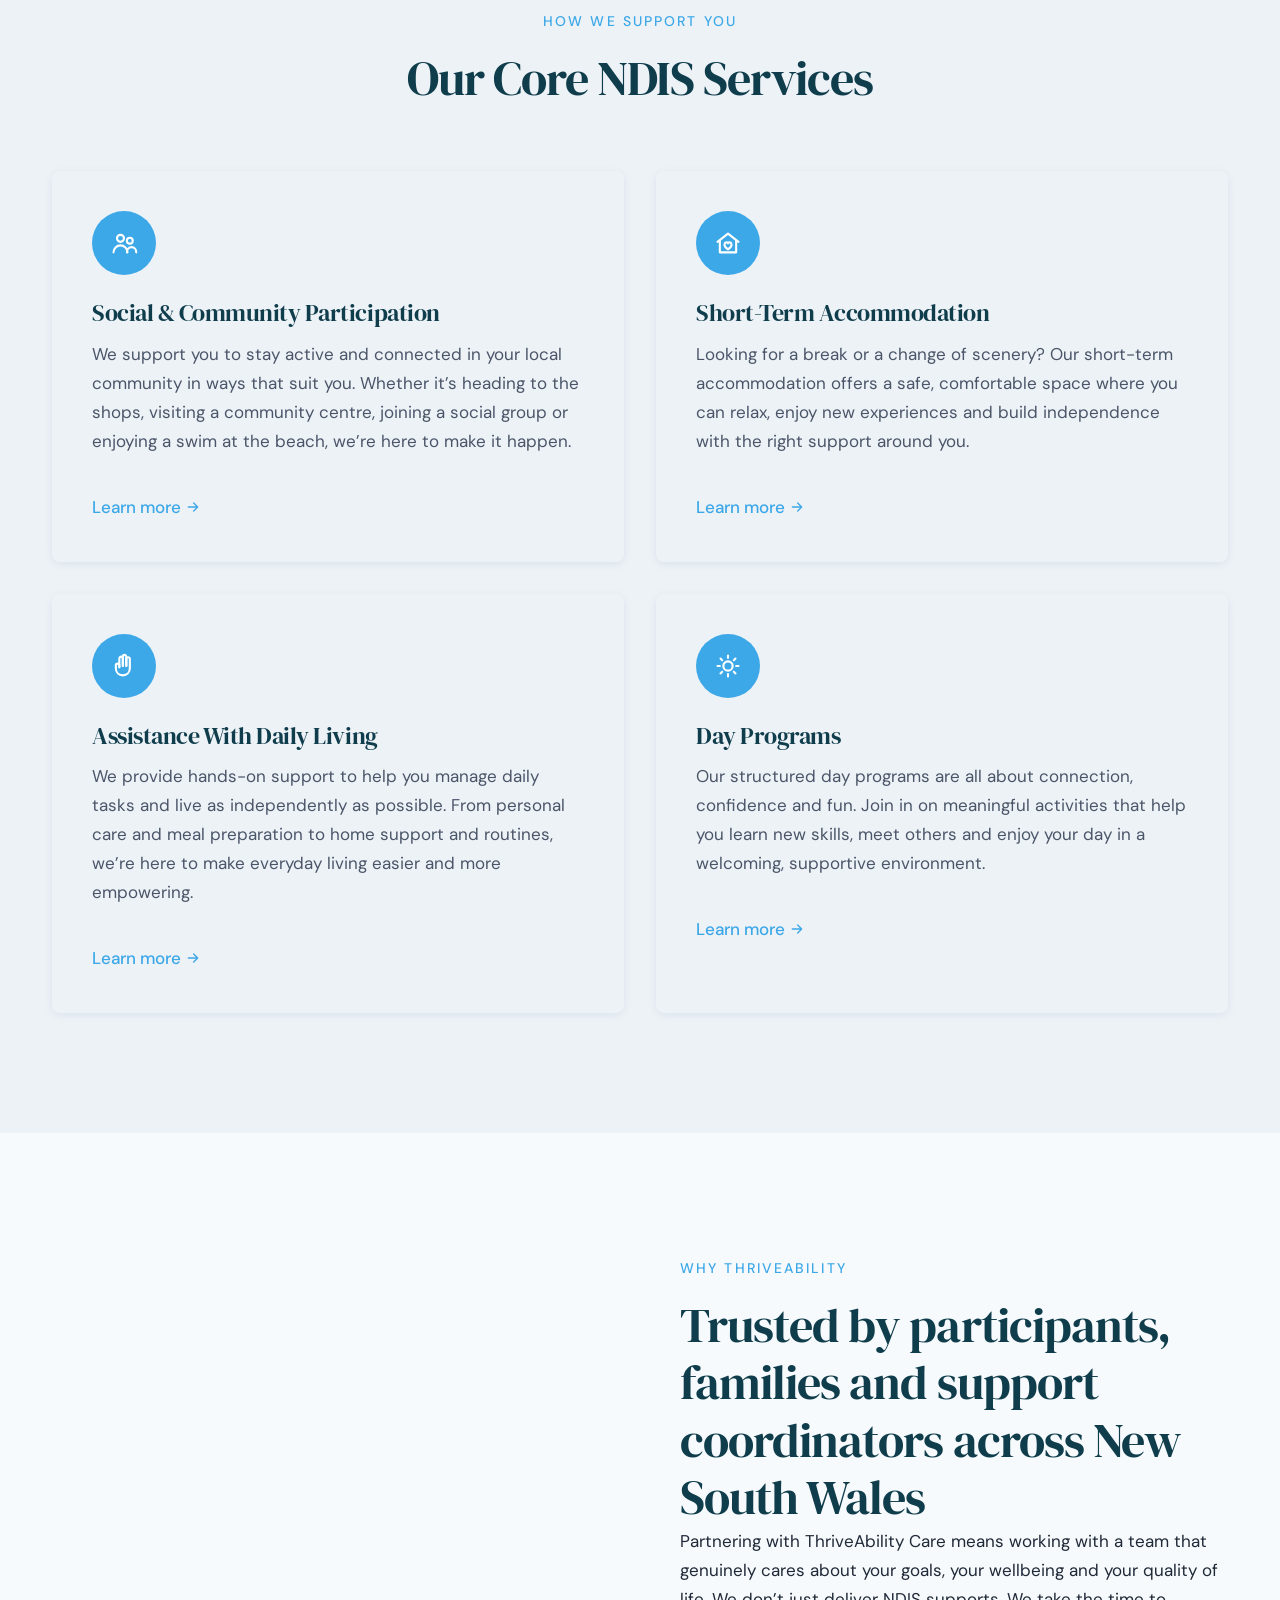
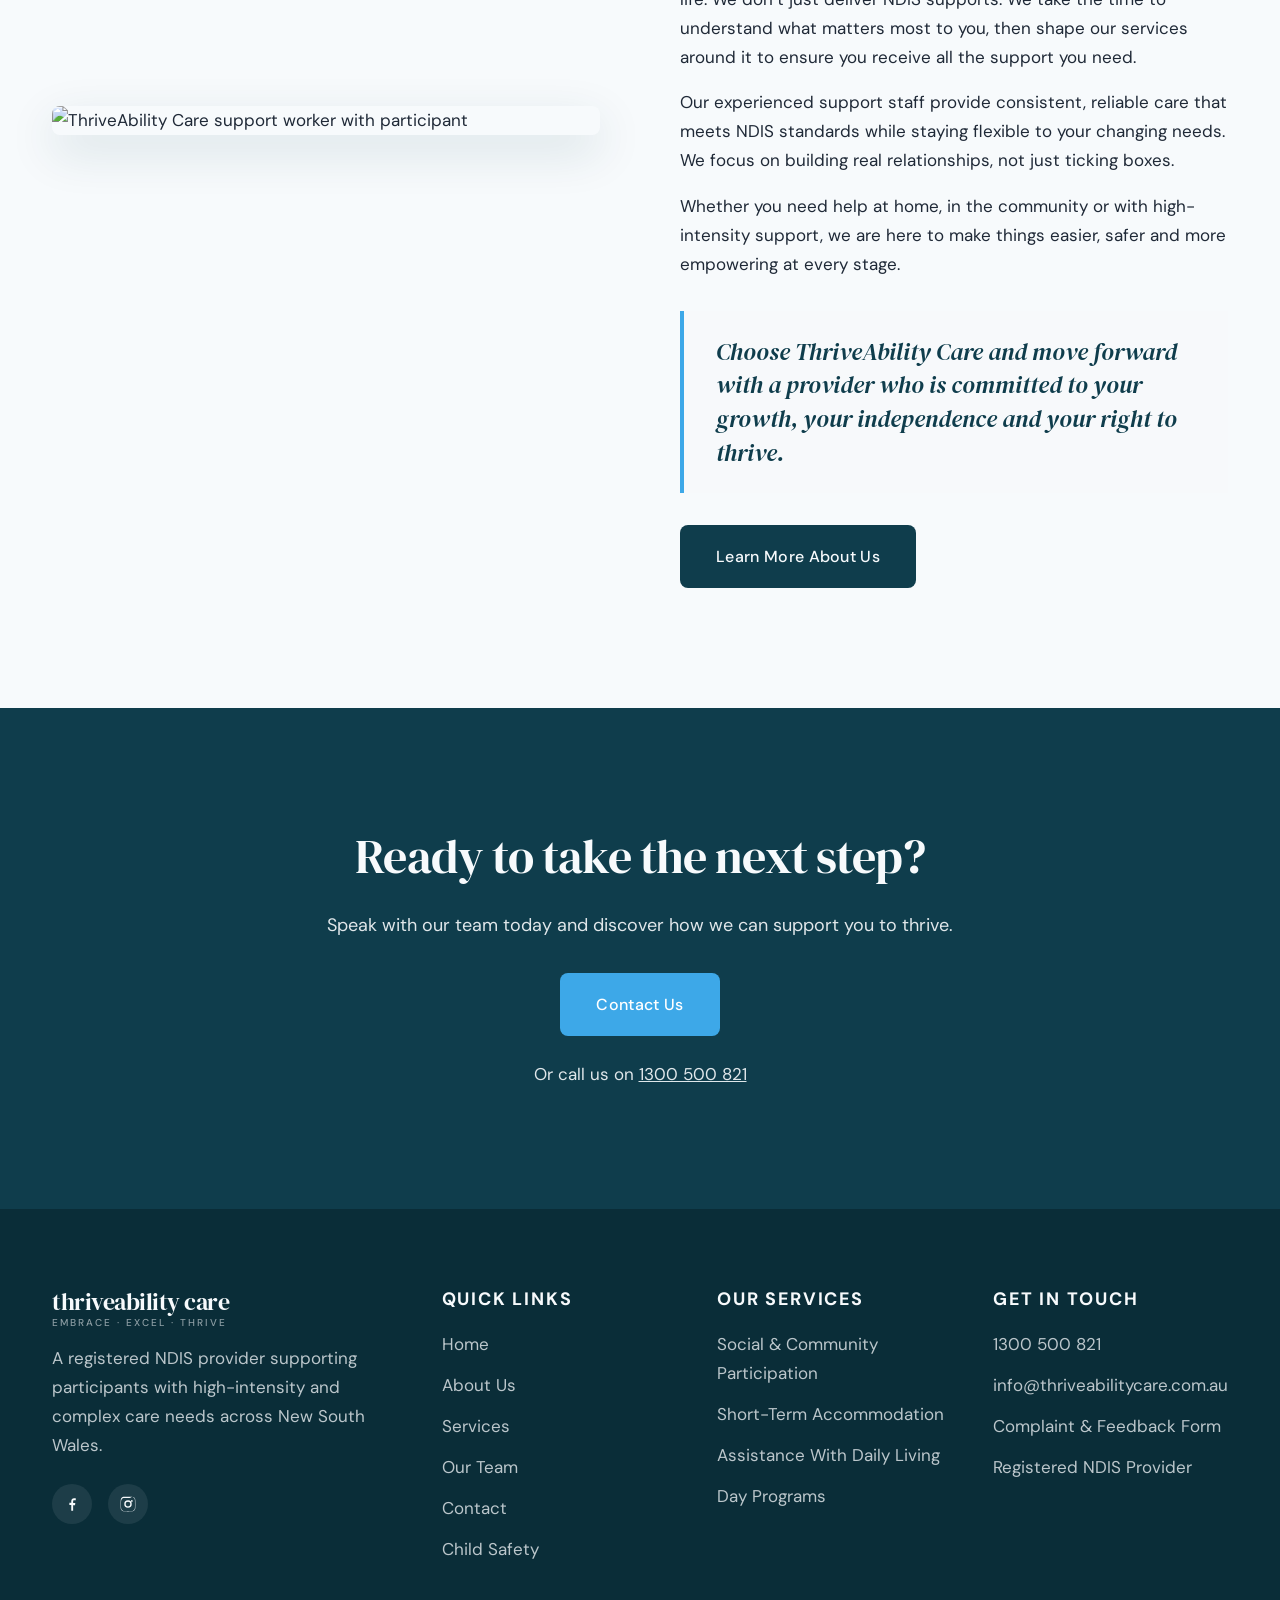
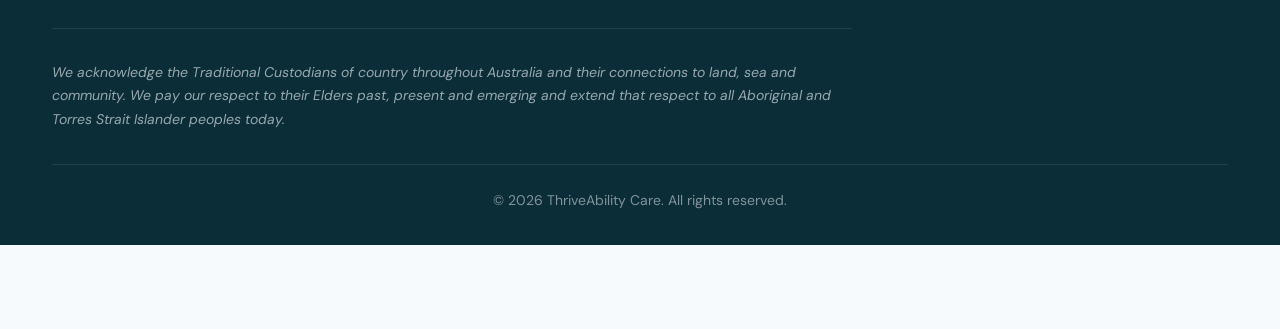
==== commit 7c3fb02a: "Round 2: palette swap to deep teal + sky blue + off-white to match client's existing brand identity " ====
--- a/index.html
+++ b/index.html
@@ -37,7 +37,10 @@
 <a class="skip-link" href="#main">Skip to content</a>
 <header class="site-header" id="site-header">
   <div class="container header-inner">
-    <a href="index.html" class="header-logo">ThriveAbility Care</a>
+    <a href="index.html" class="header-logo">
+      <span class="logo-mark">thriveability care</span>
+      <span class="logo-tagline">EMBRACE &middot; EXCEL &middot; THRIVE</span>
+    </a>
     <nav class="nav-links" aria-label="Primary">
       <a href="index.html" aria-current="page">Home</a>
       <a href="about.html">About</a>
@@ -171,8 +174,11 @@
   <div class="container">
     <div class="footer-grid">
       <div>
-        <div class="header-logo" style="color: var(--cream); margin-bottom: 16px;">ThriveAbility Care</div>
-        <p style="color: rgba(247,243,236,0.75); margin-bottom: 24px;">A registered NDIS provider supporting participants with high-intensity and complex care needs across New South Wales.</p>
+        <div class="header-logo" style="color: var(--cream); margin-bottom: 16px;">
+          <span class="logo-mark">thriveability care</span>
+          <span class="logo-tagline">EMBRACE &middot; EXCEL &middot; THRIVE</span>
+        </div>
+        <p style="color: rgba(247,250,252,0.75); margin-bottom: 24px;">A registered NDIS provider supporting participants with high-intensity and complex care needs across New South Wales.</p>
         <div class="footer-social">
           <a href="https://www.facebook.com/people/Thriveability-Care/61562972408014/" aria-label="Facebook" target="_blank" rel="noopener">
             <svg viewBox="0 0 24 24" aria-hidden="true" focusable="false"><path d="M13.5 21v-7.5h2.5l.4-3h-2.9V8.6c0-.87.24-1.46 1.49-1.46H17V4.4c-.27-.04-1.18-.12-2.24-.12-2.22 0-3.74 1.36-3.74 3.85v2.27H8.5v3H11V21h2.5z"/></svg>
--- a/assets/css/styles.css
+++ b/assets/css/styles.css
@@ -55,18 +55,21 @@
 
 /* ---------- 2. Root variables ---------- */
 :root {
-  --forest: #2C4A3E;
-  --forest-dark: #1F3328;
-  --cream: #F7F3EC;
-  --cream-dark: #EDE6D6;
-  --terracotta: #C97B5C;
-  --terracotta-dark: #A85F44;
-  --charcoal: #1F2421;
-  --charcoal-light: #4A4F4B;
+  --forest: #0F3D4C;
+  --forest-dark: #0A2D38;
+  --cream: #F7FAFC;
+  --cream-dark: #EDF2F7;
+  --terracotta: #3DA8E8;
+  --terracotta-dark: #2B8FCC;
+  --charcoal: #1F2937;
+  --charcoal-light: #4A5568;
   --white: #FFFFFF;
-  --shadow-sm: 0 2px 8px rgba(31, 36, 33, 0.06);
-  --shadow-md: 0 8px 24px rgba(31, 36, 33, 0.08);
-  --shadow-lg: 0 16px 48px rgba(31, 36, 33, 0.12);
+  --teal-light: #1A5468;
+  --sky-bright: #5BB8EE;
+  --acknowledgement-bg: rgba(247, 250, 252, 0.06);
+  --shadow-sm: 0 2px 8px rgba(15, 61, 76, 0.08);
+  --shadow-md: 0 8px 24px rgba(15, 61, 76, 0.10);
+  --shadow-lg: 0 16px 48px rgba(15, 61, 76, 0.14);
   --transition: all 0.3s cubic-bezier(0.4, 0, 0.2, 1);
   --container: 1240px;
   --radius: 8px;
@@ -152,7 +155,7 @@
 }
 
 .section-forest .lead {
-  color: rgba(247, 243, 236, 0.9);
+  color: rgba(247, 250, 252, 0.9);
 }
 
 .grid-2 {
@@ -296,7 +299,7 @@
 
 .site-header.scrolled {
   box-shadow: var(--shadow-sm);
-  border-bottom: 1px solid rgba(31, 36, 33, 0.06);
+  border-bottom: 1px solid rgba(31, 41, 55, 0.06);
 }
 
 .header-inner {
@@ -311,6 +314,34 @@
   font-size: 1.5rem;
   color: var(--forest);
   letter-spacing: -0.02em;
+  display: inline-flex;
+  flex-direction: column;
+  align-items: flex-start;
+  line-height: 1.1;
+  gap: 2px;
+}
+
+.logo-mark {
+  text-transform: lowercase;
+  font-family: inherit;
+  font-size: inherit;
+  color: inherit;
+  letter-spacing: inherit;
+  line-height: 1.1;
+}
+
+.logo-tagline {
+  font-family: 'DM Sans', sans-serif;
+  font-size: 0.625rem;
+  font-weight: 500;
+  letter-spacing: 0.2em;
+  text-transform: uppercase;
+  color: rgba(31, 41, 55, 0.6);
+  line-height: 1.1;
+}
+
+.site-footer .logo-tagline {
+  color: rgba(247, 250, 252, 0.55);
 }
 
 .nav-links {
@@ -403,7 +434,7 @@
   font-weight: 500;
   font-size: 1.125rem;
   padding: 8px 0;
-  border-bottom: 1px solid rgba(31, 36, 33, 0.08);
+  border-bottom: 1px solid rgba(31, 41, 55, 0.08);
 }
 
 .mobile-nav a.btn {
@@ -454,8 +485,8 @@
   inset: 0;
   z-index: 1;
   background:
-    linear-gradient(180deg, rgba(31, 51, 40, 0.55) 0%, rgba(31, 51, 40, 0.65) 100%),
-    radial-gradient(circle at 20% 80%, rgba(247, 243, 236, 0.15) 0%, transparent 50%);
+    linear-gradient(180deg, rgba(15, 61, 76, 0.55) 0%, rgba(10, 45, 56, 0.7) 100%),
+    radial-gradient(circle at 20% 80%, rgba(61, 168, 232, 0.15) 0%, transparent 50%);
 }
 
 .hero-content {
@@ -475,7 +506,7 @@
 }
 
 .hero .lead {
-  color: rgba(247, 243, 236, 0.92);
+  color: rgba(247, 250, 252, 0.92);
   font-size: 1.25rem;
   margin-bottom: 40px;
 }
@@ -556,7 +587,7 @@
   top: 12px;
   width: 12px;
   height: 2px;
-  background: var(--terracotta);
+  background: var(--teal-light);
 }
 
 .card-mini {
@@ -669,7 +700,7 @@
 input, textarea {
   width: 100%;
   padding: 14px 16px;
-  border: 1px solid rgba(31, 36, 33, 0.15);
+  border: 1px solid rgba(31, 41, 55, 0.15);
   border-radius: var(--radius);
   font-family: inherit;
   font-size: 1rem;
@@ -681,7 +712,7 @@
 input:focus, textarea:focus {
   outline: none;
   border-color: var(--terracotta);
-  box-shadow: 0 0 0 3px rgba(201, 123, 92, 0.15);
+  box-shadow: 0 0 0 3px rgba(61, 168, 232, 0.18);
 }
 
 textarea {
@@ -696,7 +727,7 @@
 
 .form-success {
   padding: 16px;
-  background: rgba(44, 74, 62, 0.08);
+  background: rgba(15, 61, 76, 0.08);
   border-left: 3px solid var(--forest);
   border-radius: var(--radius);
   color: var(--forest);
@@ -710,7 +741,7 @@
 
 .form-error {
   padding: 16px;
-  background: rgba(168, 95, 68, 0.08);
+  background: rgba(43, 143, 204, 0.08);
   border-left: 3px solid var(--terracotta-dark);
   border-radius: var(--radius);
   color: var(--terracotta-dark);
@@ -739,7 +770,7 @@
 }
 
 .site-footer p {
-  color: rgba(247, 243, 236, 0.75);
+  color: rgba(247, 250, 252, 0.75);
 }
 
 .footer-grid {
@@ -765,7 +796,7 @@
 }
 
 .footer-links a {
-  color: rgba(247, 243, 236, 0.75);
+  color: rgba(247, 250, 252, 0.75);
   transition: var(--transition);
 }
 
@@ -783,7 +814,7 @@
   width: 40px;
   height: 40px;
   border-radius: 50%;
-  background: rgba(247, 243, 236, 0.08);
+  background: rgba(247, 250, 252, 0.08);
   display: flex;
   align-items: center;
   justify-content: center;
@@ -805,9 +836,9 @@
 .footer-acknowledgement {
   margin-top: 64px;
   padding-top: 32px;
-  border-top: 1px solid rgba(247, 243, 236, 0.1);
+  border-top: 1px solid rgba(247, 250, 252, 0.1);
   font-size: 0.875rem;
-  color: rgba(247, 243, 236, 0.6);
+  color: rgba(247, 250, 252, 0.6);
   font-style: italic;
   max-width: 800px;
 }
@@ -815,10 +846,10 @@
 .footer-bottom {
   margin-top: 32px;
   padding-top: 24px;
-  border-top: 1px solid rgba(247, 243, 236, 0.1);
+  border-top: 1px solid rgba(247, 250, 252, 0.1);
   text-align: center;
   font-size: 0.875rem;
-  color: rgba(247, 243, 236, 0.5);
+  color: rgba(247, 250, 252, 0.5);
 }
 
 @media (max-width: 768px) {
@@ -859,7 +890,7 @@
   color: var(--forest);
   font-style: italic;
   line-height: 1.4;
-  background: rgba(247, 243, 236, 0.5);
+  background: rgba(247, 250, 252, 0.5);
 }
 
 .section-cream-dark .pull-quote {
@@ -982,7 +1013,7 @@
 
 .cta-band-phone {
   margin-top: 24px;
-  color: rgba(247, 243, 236, 0.9);
+  color: rgba(247, 250, 252, 0.9);
   font-size: 1.0625rem;
 }
 
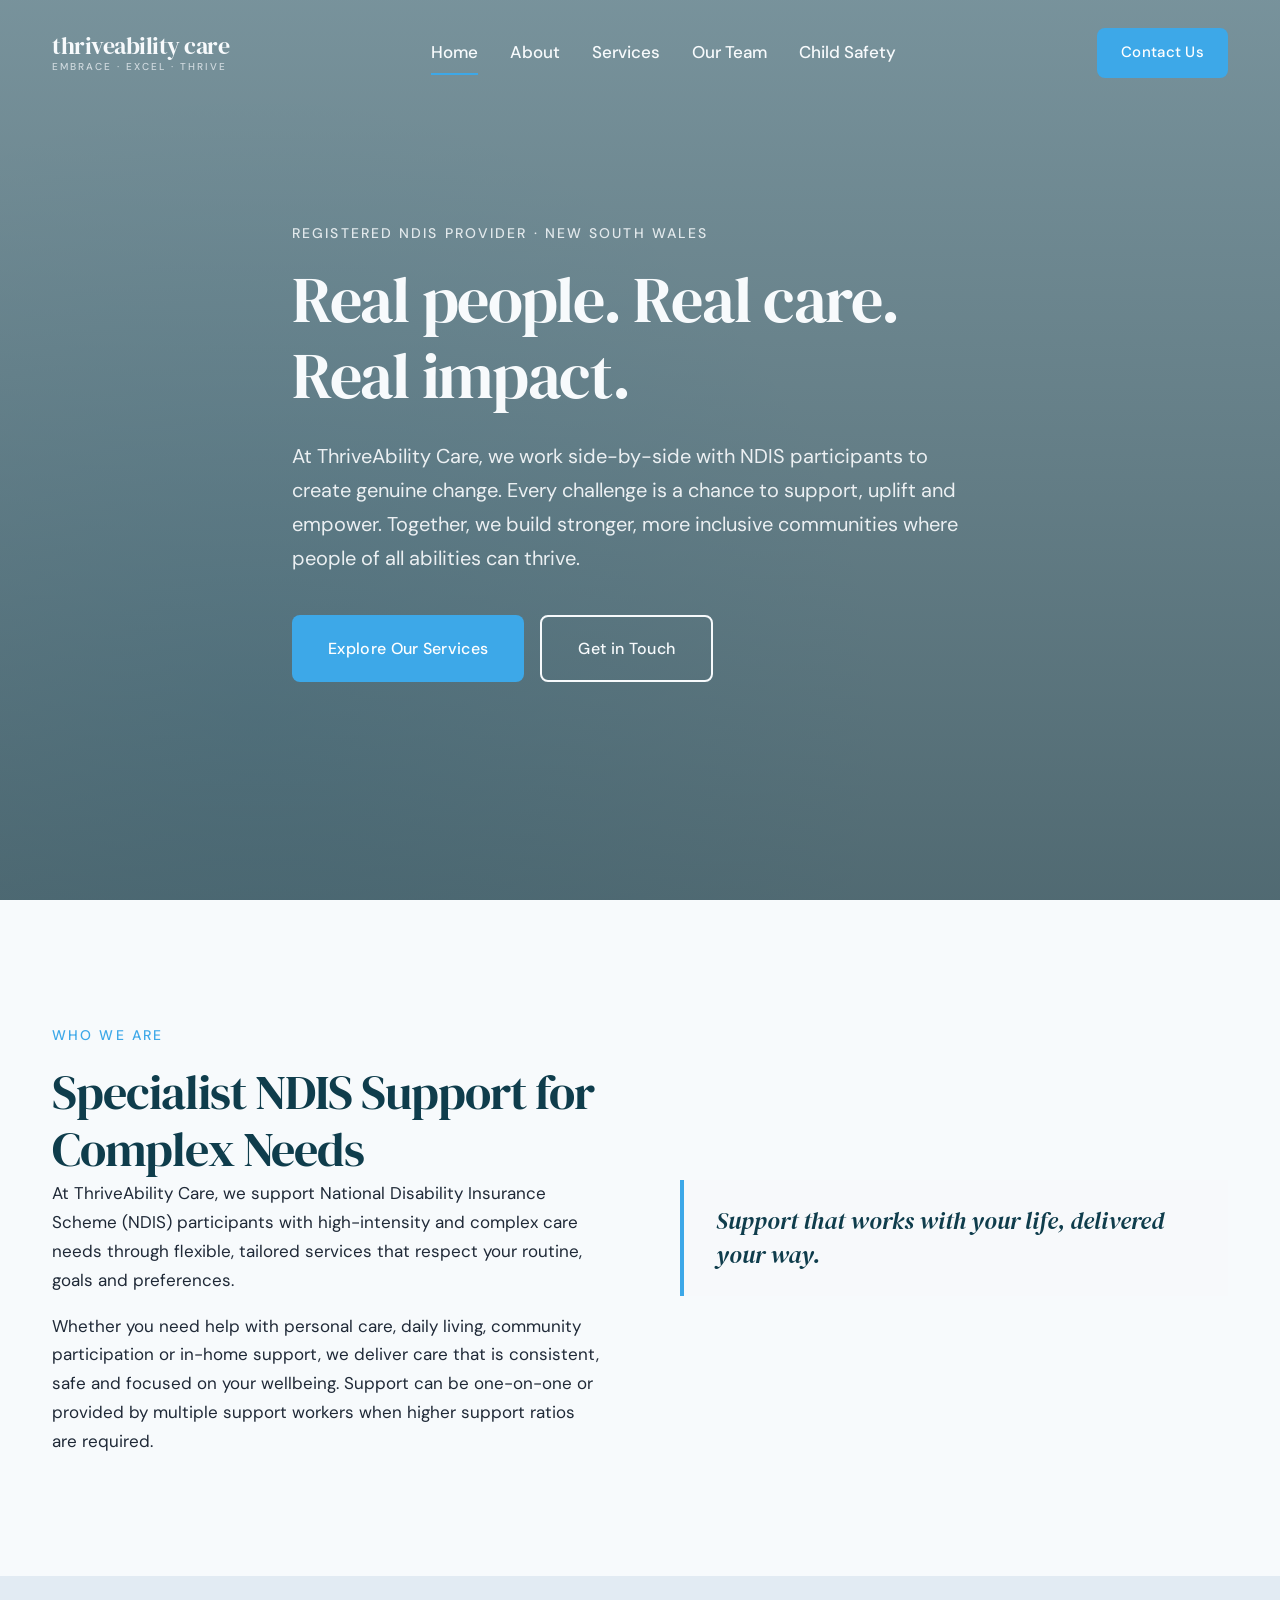
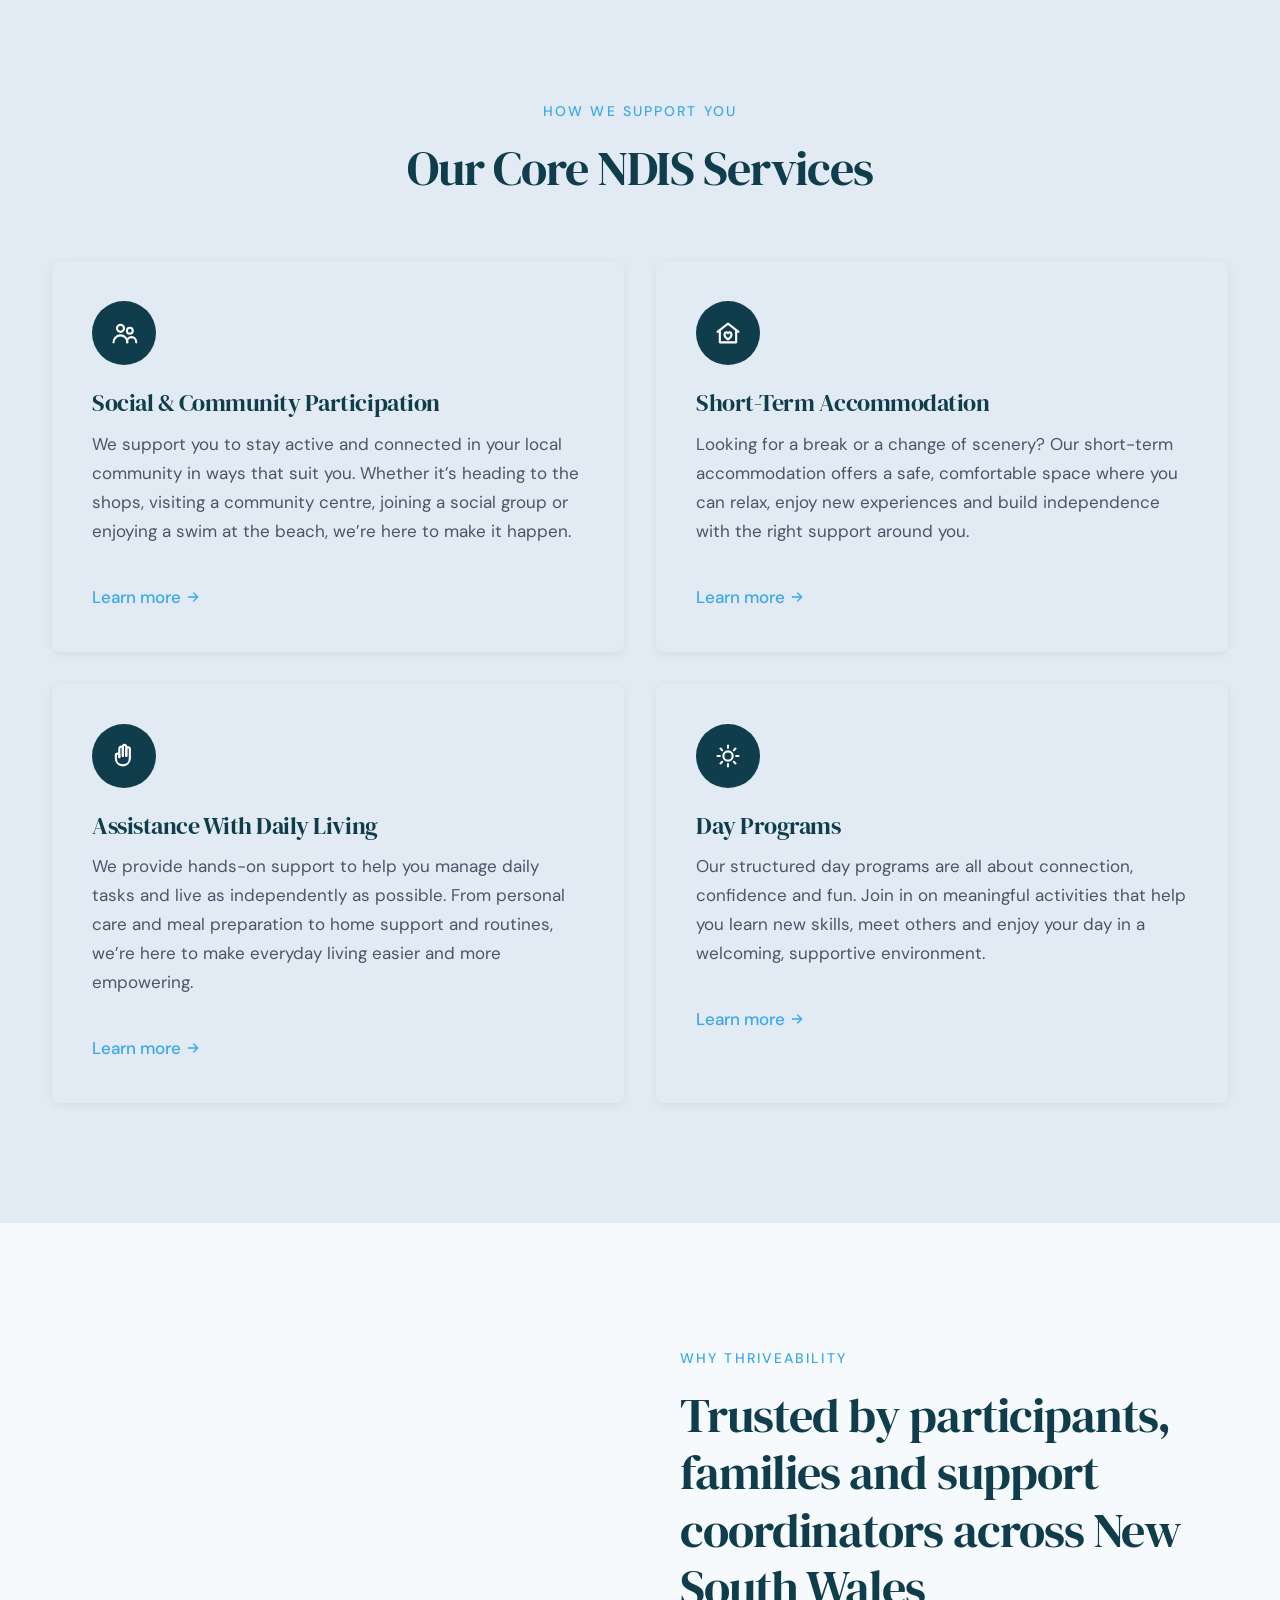
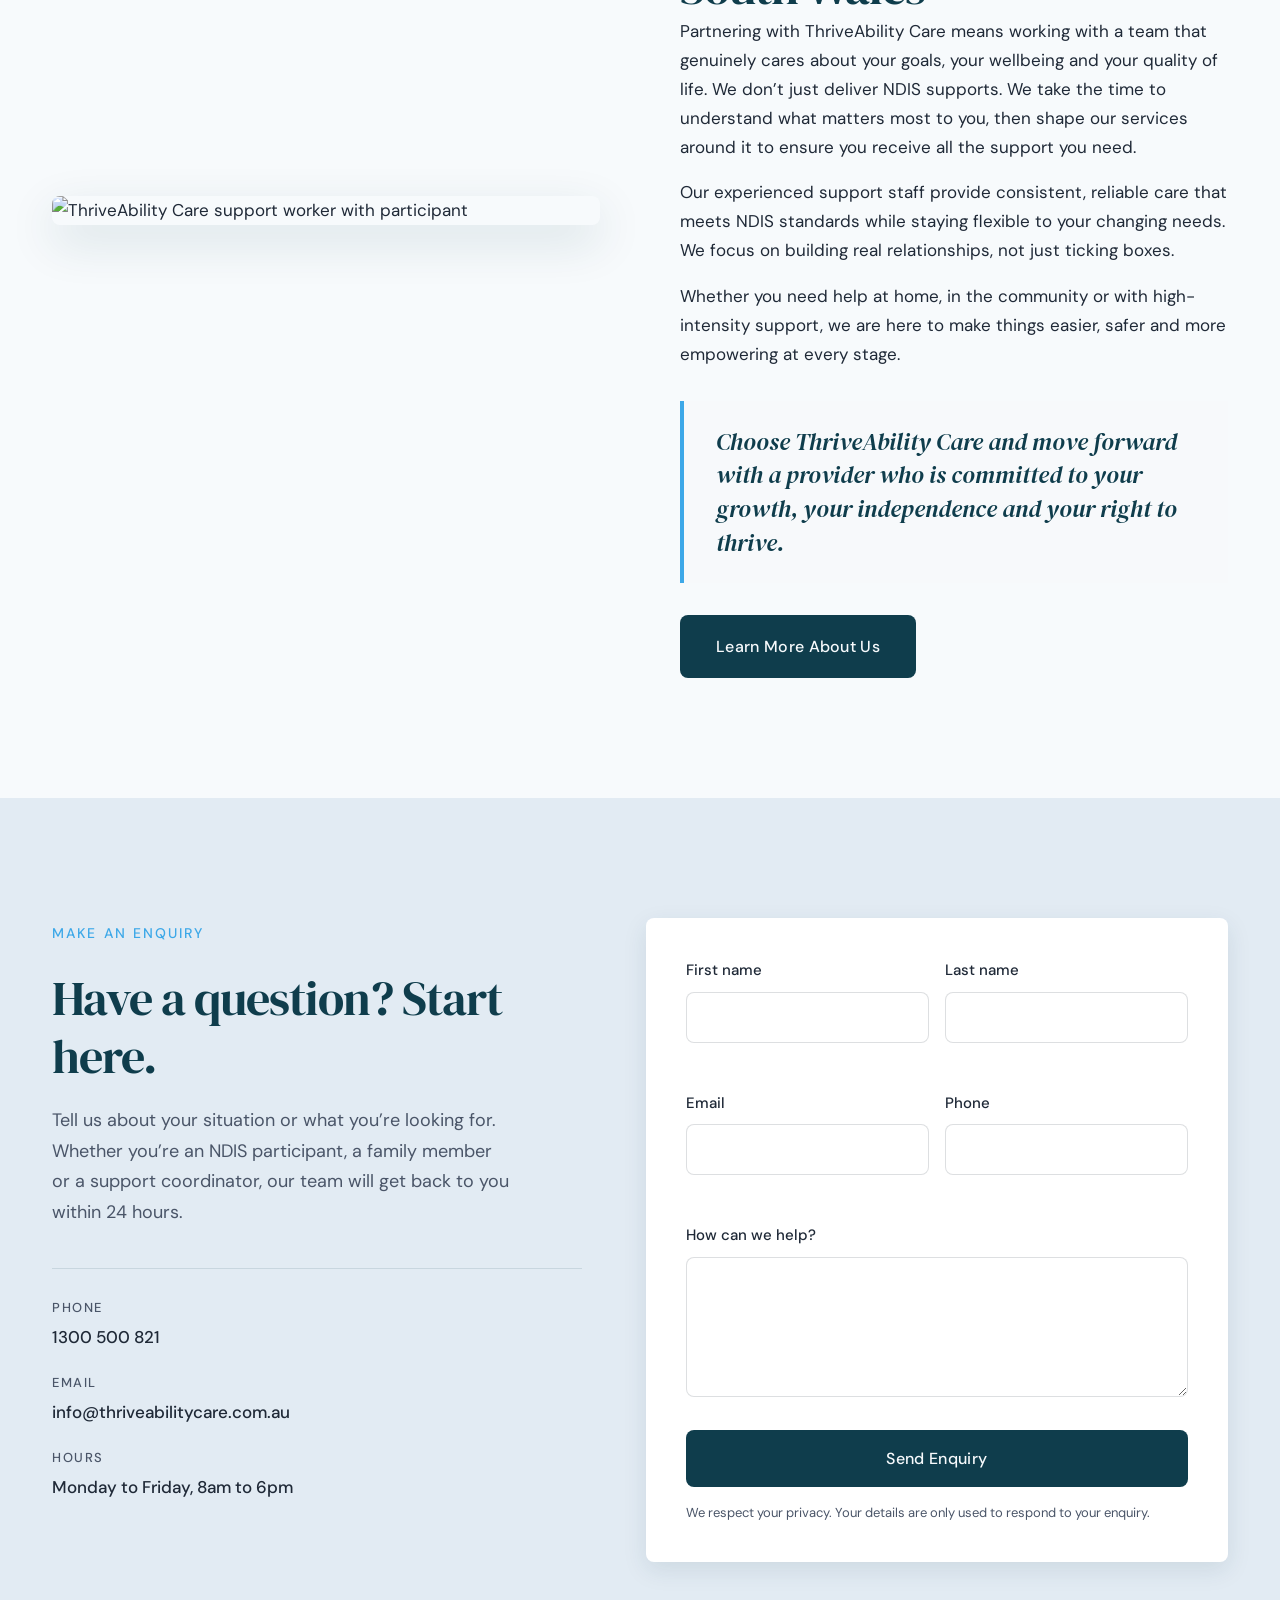
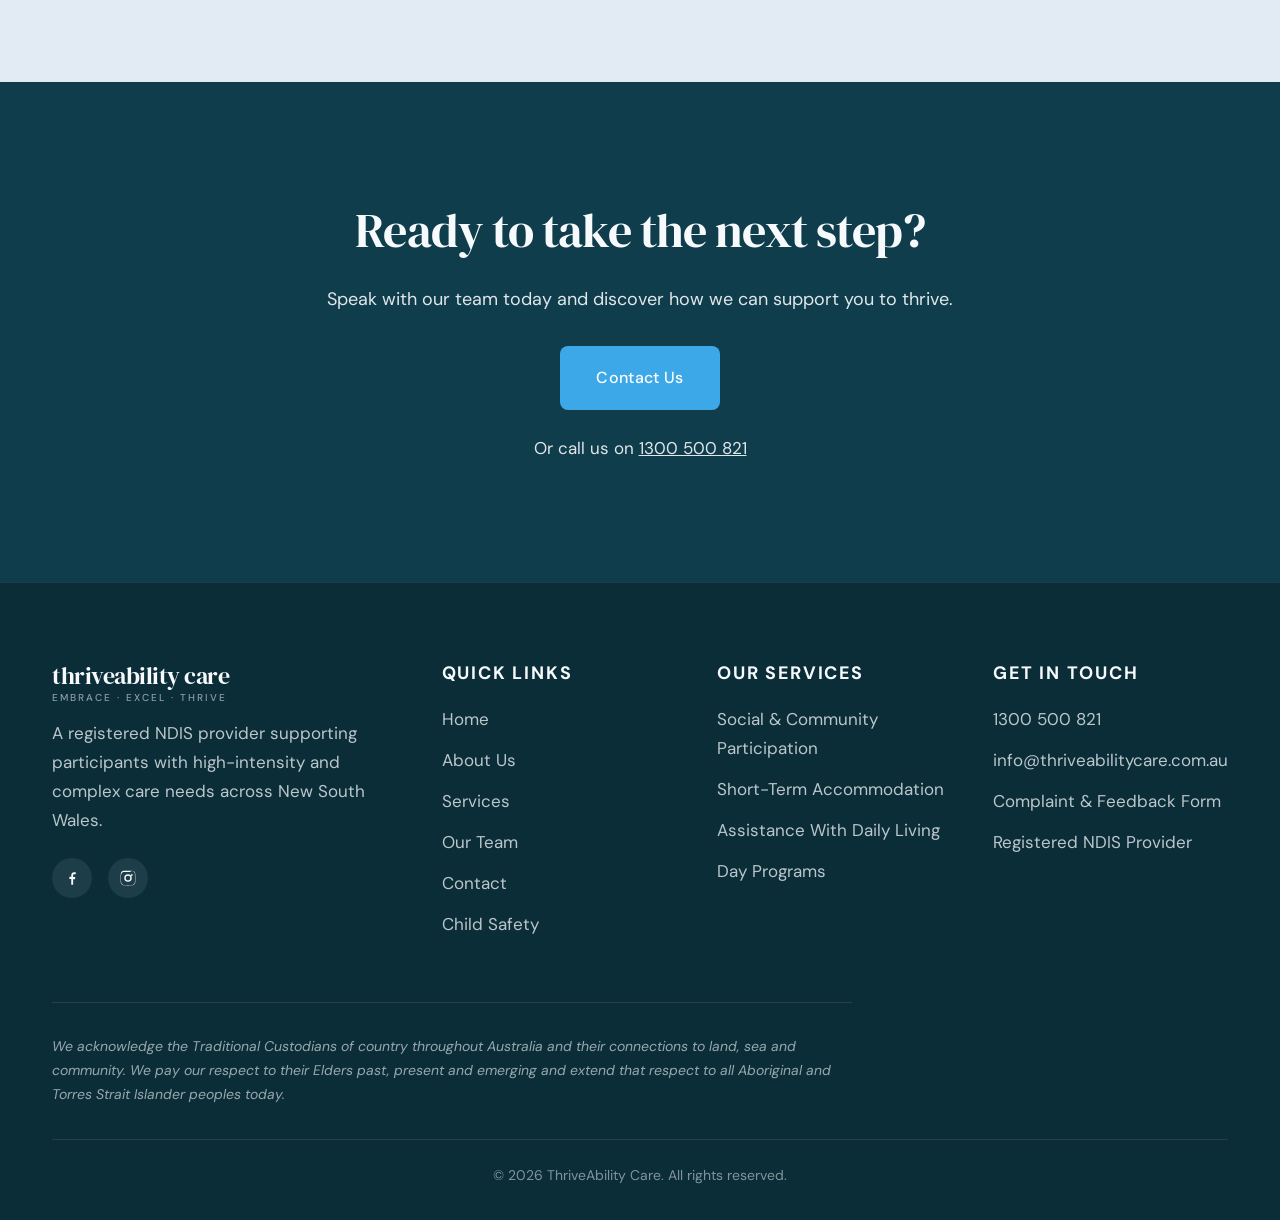
==== commit e9d5930f: "Round 4: transparent header over hero, hero fills 100dvh, home page enquiry form, footer separation " ====
--- a/index.html
+++ b/index.html
@@ -156,6 +156,66 @@
     </div>
   </section>
 
+  <section class="section section-cream-dark" data-aos="fade-up">
+    <div class="container">
+      <div class="enquiry-block">
+        <div class="enquiry-block-text">
+          <span class="eyebrow">Make an enquiry</span>
+          <h2>Have a question? Start here.</h2>
+          <p class="lead">Tell us about your situation or what you&rsquo;re looking for. Whether you&rsquo;re an NDIS participant, a family member or a support coordinator, our team will get back to you within 24 hours.</p>
+          <div class="enquiry-block-meta">
+            <div class="enquiry-meta-row">
+              <span class="enquiry-meta-label">Phone</span>
+              <a href="tel:1300500821" class="enquiry-meta-value">1300 500 821</a>
+            </div>
+            <div class="enquiry-meta-row">
+              <span class="enquiry-meta-label">Email</span>
+              <a href="mailto:info@thriveabilitycare.com.au" class="enquiry-meta-value">info@thriveabilitycare.com.au</a>
+            </div>
+            <div class="enquiry-meta-row">
+              <span class="enquiry-meta-label">Hours</span>
+              <span class="enquiry-meta-value">Monday to Friday, 8am to 6pm</span>
+            </div>
+          </div>
+        </div>
+        <div class="enquiry-block-form">
+          <form data-formspree action="https://formspree.io/f/FORMSPREE_ID_HERE" method="POST" class="home-enquiry-form">
+            <input type="hidden" name="_subject" value="ThriveAbility Care Home Page Enquiry">
+            <input type="hidden" name="_format" value="plain">
+            <input type="text" name="_gotcha" style="display:none">
+            <div class="form-row">
+              <div class="form-group">
+                <label for="home-firstName">First name</label>
+                <input id="home-firstName" name="firstName" type="text" required>
+              </div>
+              <div class="form-group">
+                <label for="home-lastName">Last name</label>
+                <input id="home-lastName" name="lastName" type="text" required>
+              </div>
+            </div>
+            <div class="form-row">
+              <div class="form-group">
+                <label for="home-email">Email</label>
+                <input id="home-email" name="email" type="email" required>
+              </div>
+              <div class="form-group">
+                <label for="home-phone">Phone</label>
+                <input id="home-phone" name="phone" type="tel">
+              </div>
+            </div>
+            <div class="form-group">
+              <label for="home-message">How can we help?</label>
+              <textarea id="home-message" name="message" rows="4" required></textarea>
+            </div>
+            <button type="submit" class="btn btn-primary form-submit">Send Enquiry</button>
+            <p class="form-disclaimer">We respect your privacy. Your details are only used to respond to your enquiry.</p>
+          </form>
+          <div class="form-success">Thanks for getting in touch &mdash; we&rsquo;ll be in contact within 24 hours.</div>
+        </div>
+      </div>
+    </div>
+  </section>
+
   <section class="section section-forest">
     <div class="container">
       <div class="cta-band" data-aos="fade-up">
--- a/assets/css/styles.css
+++ b/assets/css/styles.css
@@ -58,7 +58,7 @@
   --forest: #0F3D4C;
   --forest-dark: #0A2D38;
   --cream: #F7FAFC;
-  --cream-dark: #EDF2F7;
+  --cream-dark: #E2EBF3;
   --terracotta: #3DA8E8;
   --terracotta-dark: #2B8FCC;
   --charcoal: #1F2937;
@@ -124,7 +124,7 @@
 }
 
 main {
-  padding-top: 84px;
+  padding-top: 0;
 }
 
 /* ---------- 4. Layout primitives ---------- */
@@ -291,15 +291,37 @@
   left: 0;
   right: 0;
   z-index: 1000;
-  background: var(--cream);
-  padding: 20px 0;
+  background: transparent;
+  padding: 28px 0;
   transition: var(--transition);
   border-bottom: 1px solid transparent;
 }
 
 .site-header.scrolled {
+  background: var(--cream);
   box-shadow: var(--shadow-sm);
-  border-bottom: 1px solid rgba(31, 41, 55, 0.06);
+  border-bottom: 1px solid rgba(15, 61, 76, 0.08);
+  padding: 18px 0;
+}
+
+.site-header:not(.scrolled) .header-logo {
+  color: var(--cream);
+}
+
+.site-header:not(.scrolled) .logo-tagline {
+  color: rgba(247, 250, 252, 0.7);
+}
+
+.site-header:not(.scrolled) .nav-links a {
+  color: var(--cream);
+}
+
+.site-header:not(.scrolled) .nav-links a::after {
+  background: var(--terracotta);
+}
+
+.site-header:not(.scrolled) .nav-toggle span {
+  background: var(--cream);
 }
 
 .header-inner {
@@ -455,21 +477,20 @@
 /* ---------- 7. Hero ---------- */
 .hero {
   position: relative;
-  min-height: 90vh;
+  min-height: 100dvh;
+  min-height: 100vh;
   display: flex;
   align-items: center;
   color: var(--cream);
   overflow: hidden;
-  margin-top: -84px;
-  padding-top: 84px;
 }
 
 .hero.hero-inner {
-  min-height: 60vh;
+  min-height: 70vh;
 }
 
 .hero.hero-compact {
-  min-height: 50vh;
+  min-height: 70vh;
 }
 
 .hero-bg {
@@ -539,7 +560,7 @@
   width: 64px;
   height: 64px;
   border-radius: 50%;
-  background: var(--terracotta);
+  background: var(--forest);
   color: var(--white);
   display: flex;
   align-items: center;
@@ -767,6 +788,7 @@
   background: var(--forest-dark);
   color: var(--cream);
   padding: 80px 0 32px;
+  border-top: 1px solid rgba(247, 250, 252, 0.08);
 }
 
 .site-footer p {
@@ -1169,6 +1191,159 @@
   .contact-split { grid-template-columns: 1fr; gap: 48px; }
 }
 
+/* Map block (contact page) */
+.map-block {
+  display: grid;
+  grid-template-columns: 1fr 1.2fr;
+  gap: 64px;
+  align-items: center;
+}
+
+.map-block-text h2 {
+  margin-top: 8px;
+  margin-bottom: 20px;
+}
+
+.map-block-text p {
+  color: var(--charcoal-light);
+  max-width: 480px;
+  margin-bottom: 32px;
+}
+
+.map-meta {
+  display: flex;
+  flex-direction: column;
+  gap: 16px;
+  padding-top: 24px;
+  border-top: 1px solid rgba(15, 61, 76, 0.12);
+}
+
+.map-meta-row {
+  display: flex;
+  flex-direction: column;
+  gap: 4px;
+}
+
+.map-meta-label {
+  font-size: 0.8125rem;
+  text-transform: uppercase;
+  letter-spacing: 0.12em;
+  color: var(--charcoal-light);
+  font-weight: 500;
+}
+
+.map-meta-value {
+  font-size: 1rem;
+  color: var(--charcoal);
+  font-weight: 500;
+}
+
+.map-block-frame {
+  position: relative;
+  width: 100%;
+  aspect-ratio: 4 / 3;
+  border-radius: var(--radius);
+  overflow: hidden;
+  box-shadow: var(--shadow-md);
+}
+
+.map-block-frame iframe {
+  position: absolute;
+  inset: 0;
+  width: 100%;
+  height: 100%;
+}
+
+@media (max-width: 900px) {
+  .map-block {
+    grid-template-columns: 1fr;
+    gap: 40px;
+  }
+  .map-block-frame {
+    aspect-ratio: 16 / 10;
+  }
+}
+
+/* Enquiry block (home page) */
+.enquiry-block {
+  display: grid;
+  grid-template-columns: 1fr 1.1fr;
+  gap: 64px;
+  align-items: start;
+}
+
+.enquiry-block-text h2 {
+  margin-top: 8px;
+  margin-bottom: 20px;
+}
+
+.enquiry-block-text .lead {
+  max-width: 460px;
+  margin-bottom: 40px;
+}
+
+.enquiry-block-meta {
+  display: flex;
+  flex-direction: column;
+  gap: 20px;
+  padding-top: 28px;
+  border-top: 1px solid rgba(15, 61, 76, 0.12);
+}
+
+.enquiry-meta-row {
+  display: flex;
+  flex-direction: column;
+  gap: 4px;
+}
+
+.enquiry-meta-label {
+  font-size: 0.8125rem;
+  text-transform: uppercase;
+  letter-spacing: 0.12em;
+  color: var(--charcoal-light);
+  font-weight: 500;
+}
+
+.enquiry-meta-value {
+  font-size: 1.0625rem;
+  color: var(--charcoal);
+  font-weight: 500;
+}
+
+a.enquiry-meta-value:hover {
+  color: var(--terracotta);
+}
+
+.enquiry-block-form {
+  background: var(--white);
+  padding: 40px;
+  border-radius: var(--radius);
+  box-shadow: var(--shadow-md);
+}
+
+.home-enquiry-form .form-row + .form-row,
+.home-enquiry-form .form-row + .form-group,
+.home-enquiry-form .form-group + .form-group {
+  margin-top: 0;
+}
+
+.form-disclaimer {
+  margin-top: 16px;
+  font-size: 0.8125rem;
+  color: var(--charcoal-light);
+  line-height: 1.5;
+}
+
+@media (max-width: 900px) {
+  .enquiry-block {
+    grid-template-columns: 1fr;
+    gap: 40px;
+  }
+  .enquiry-block-form {
+    padding: 28px;
+  }
+}
+
 .privacy-note {
   margin-top: 16px;
   font-size: 0.875rem;
